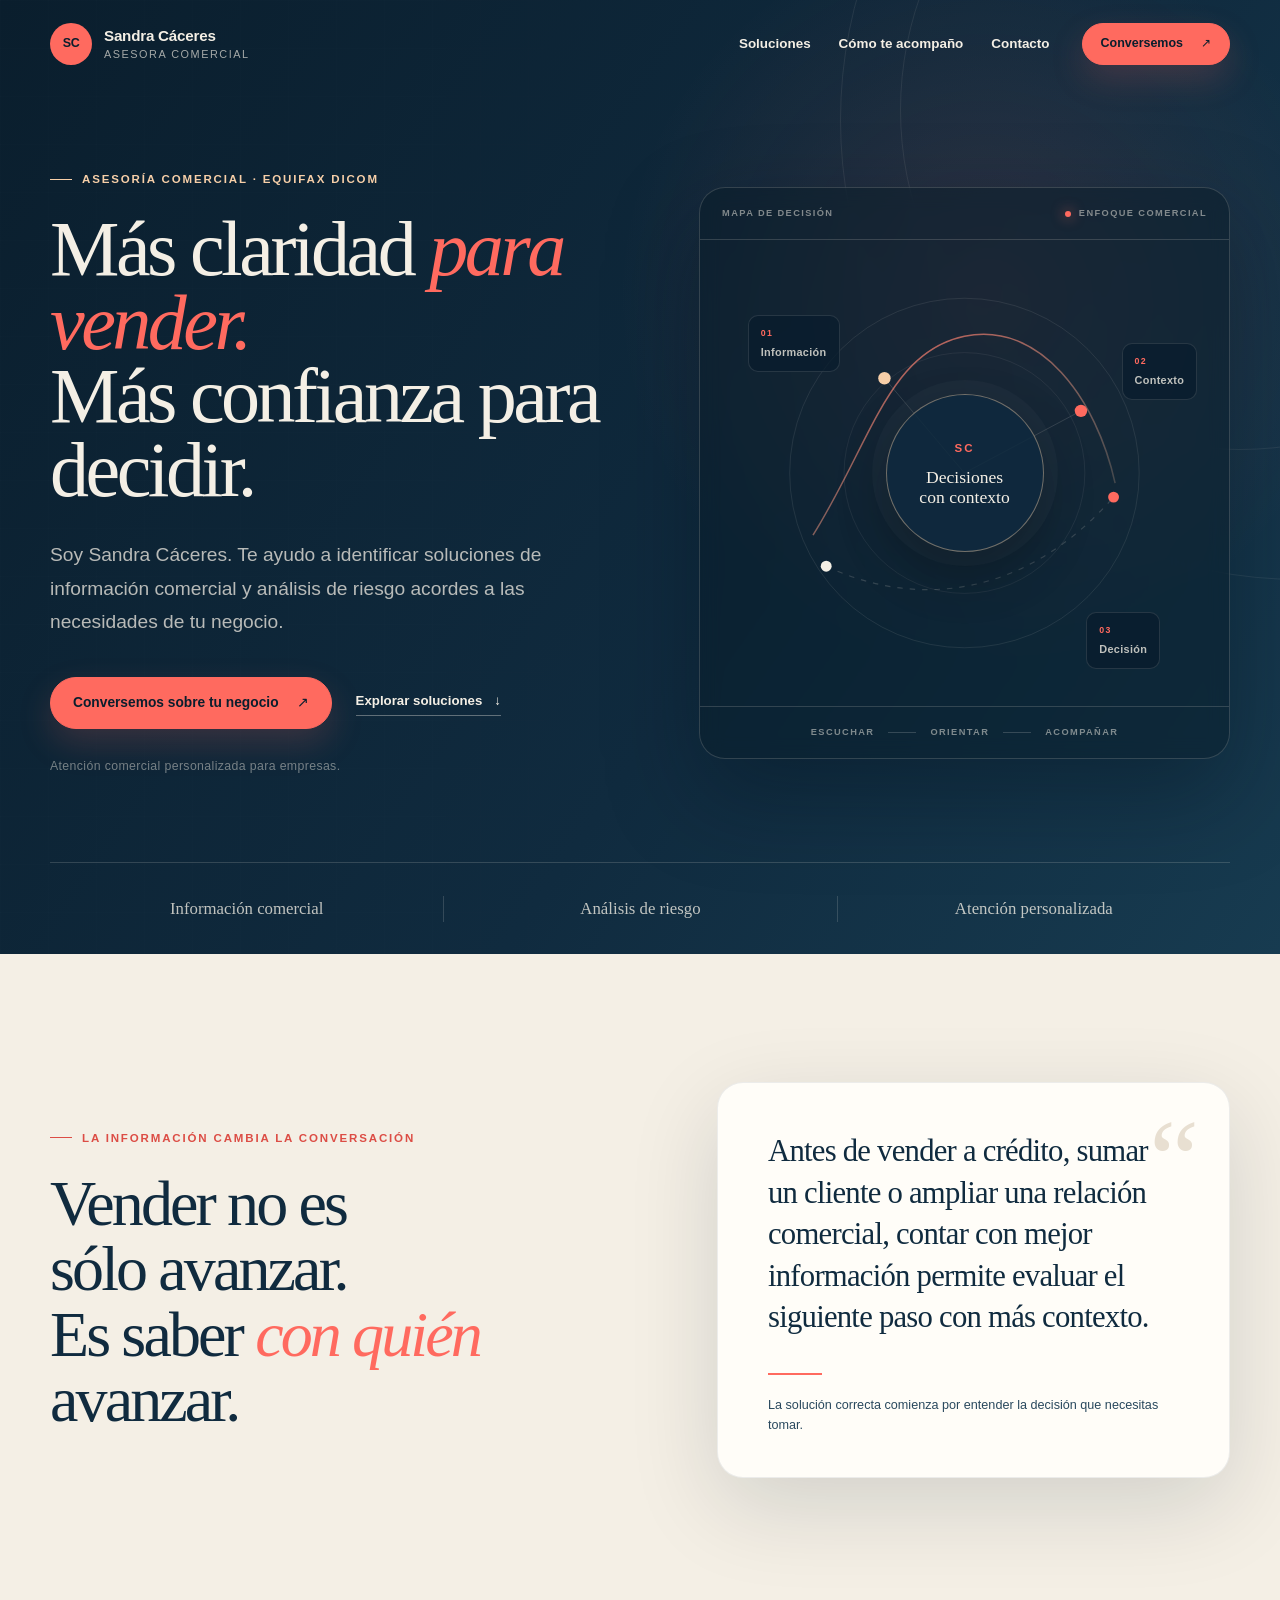
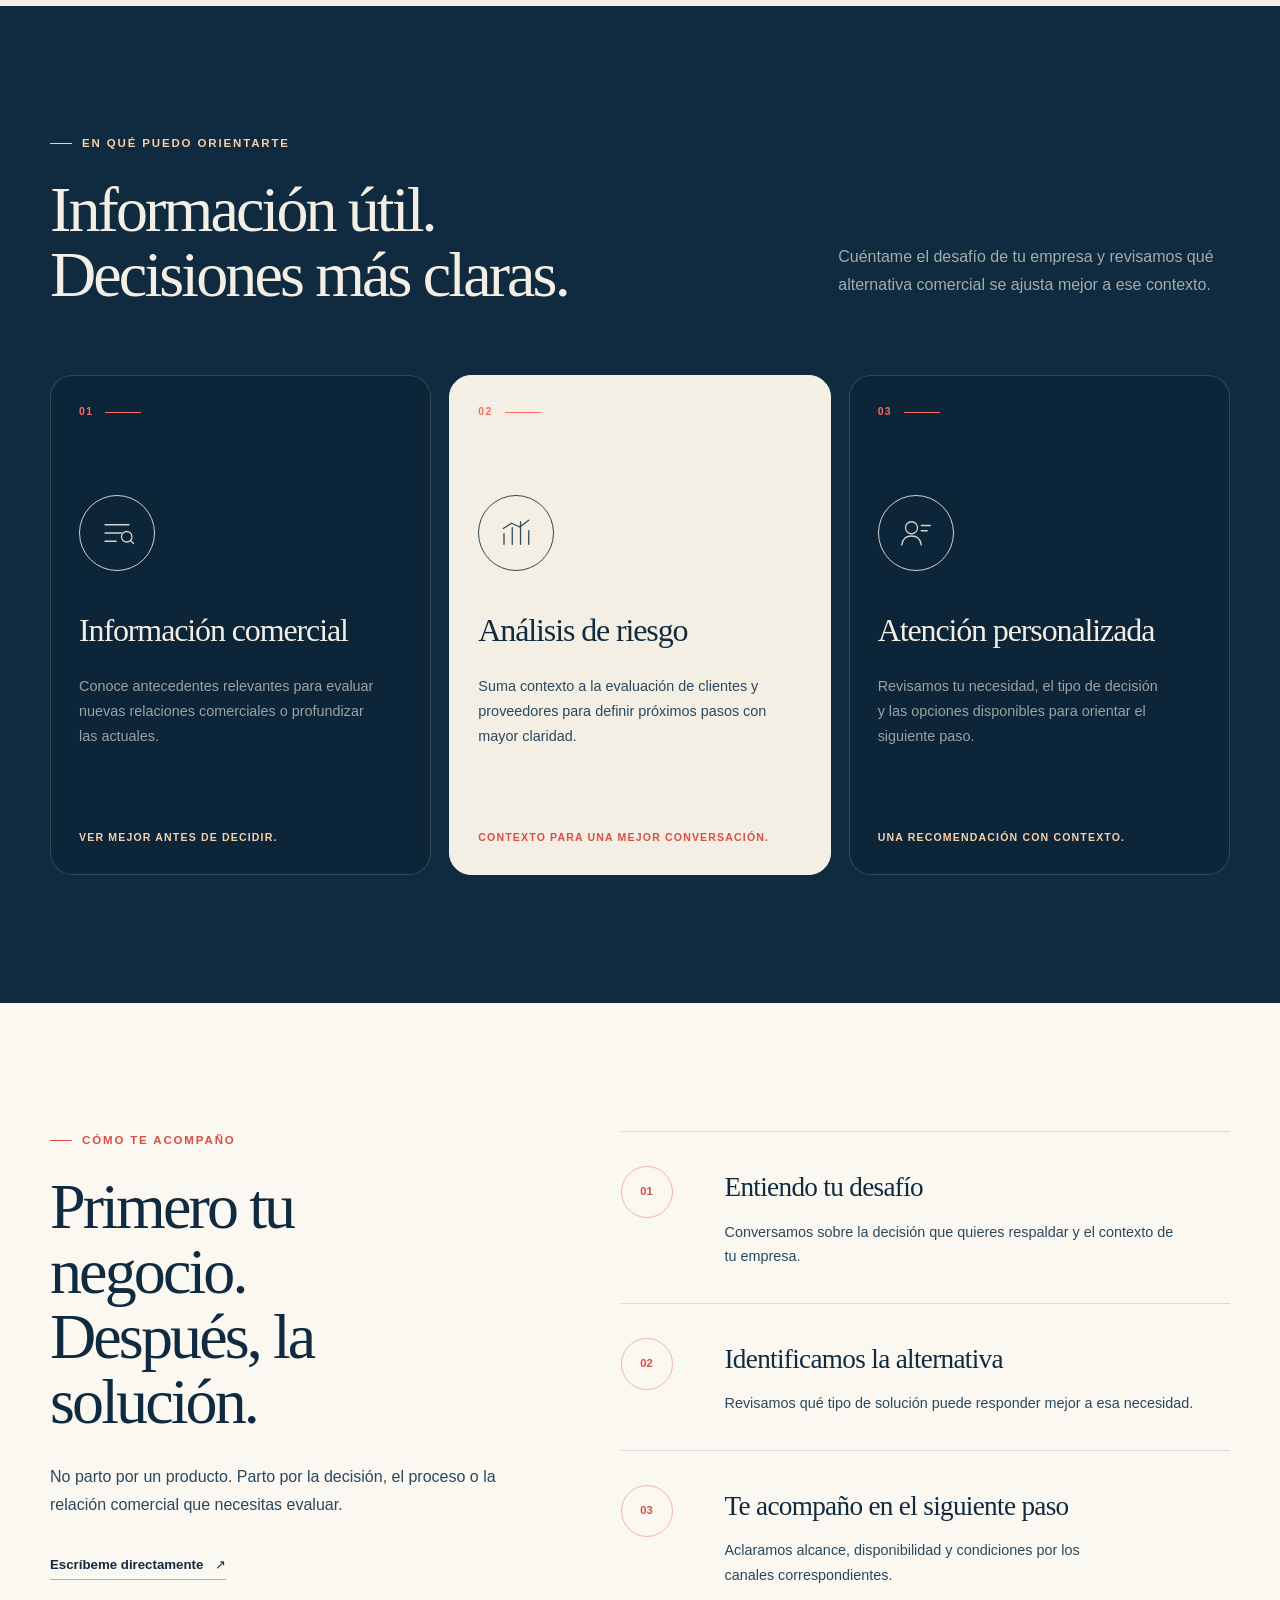
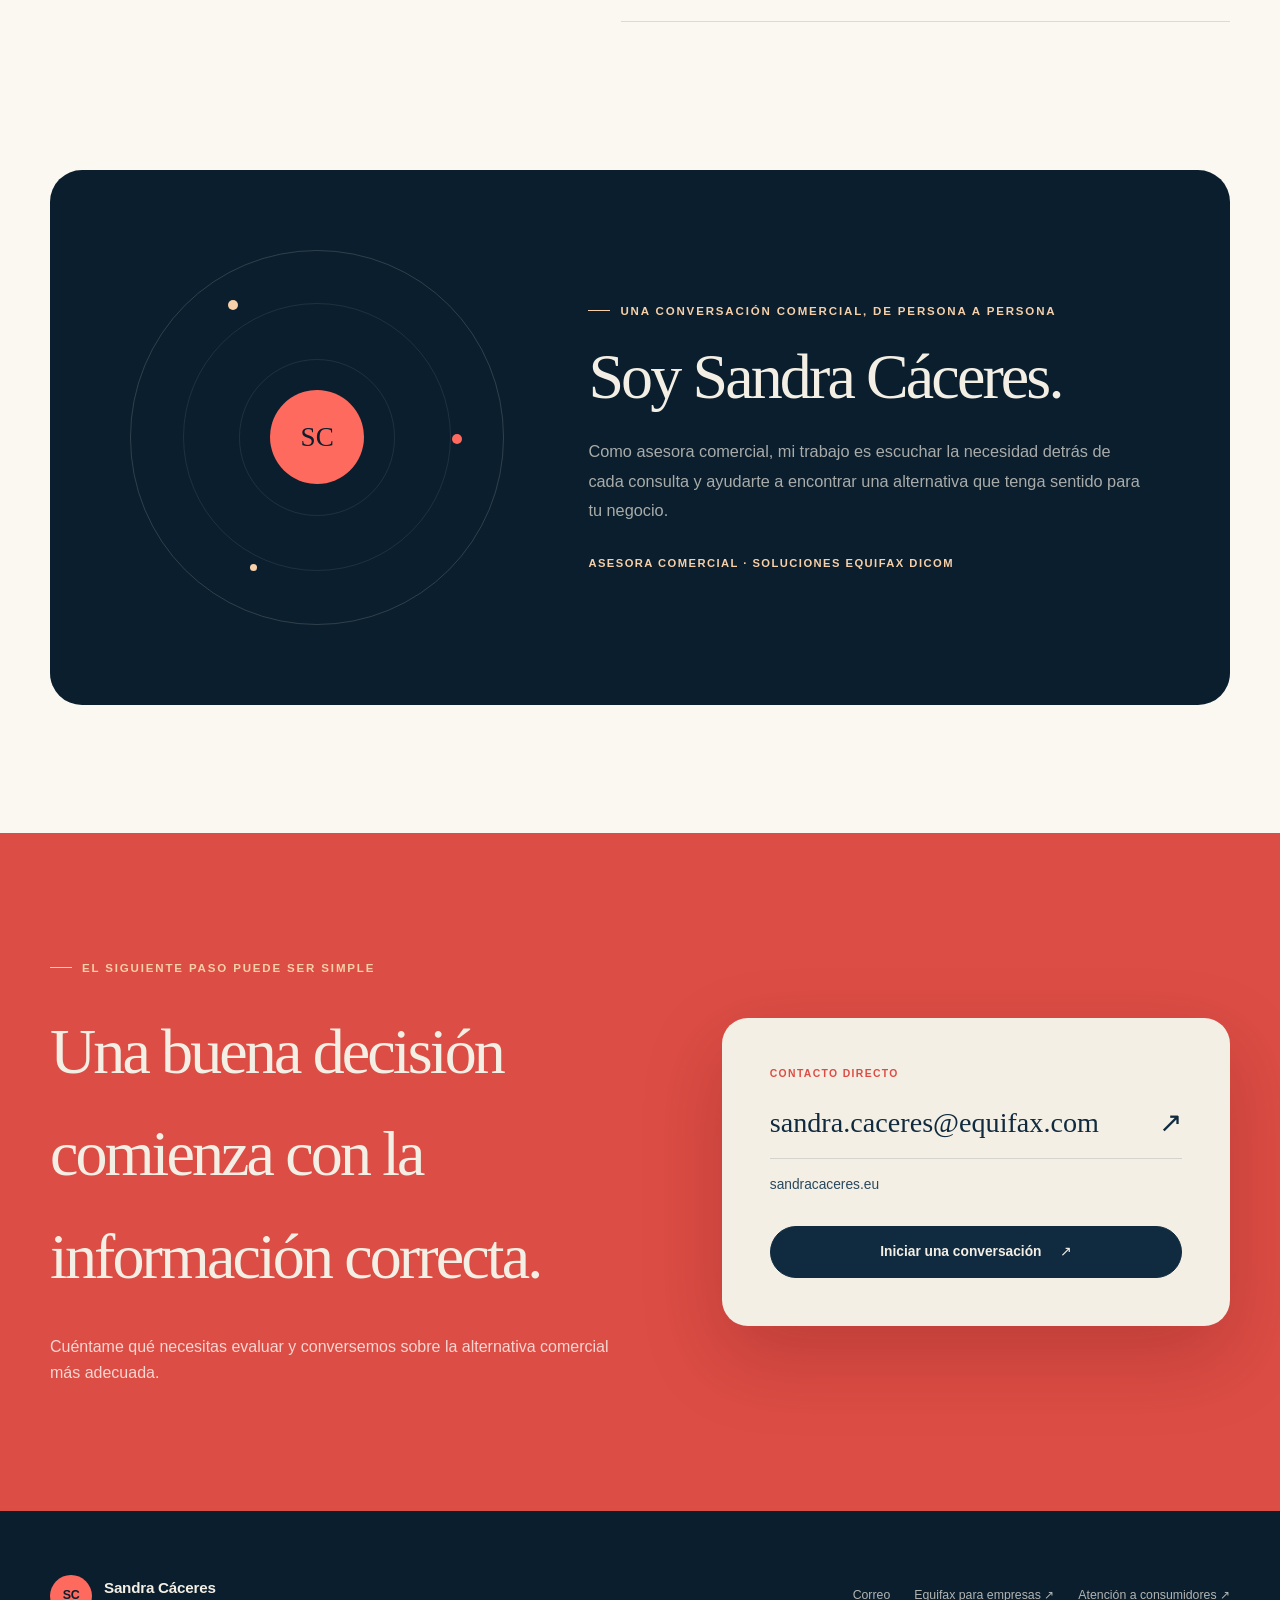
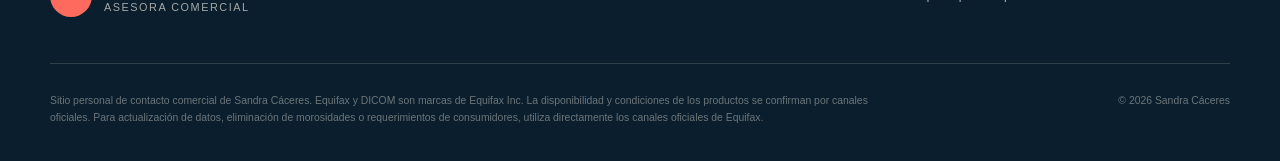
==== index.html @ 0a3533c5 "Create Sandra Caceres landing page and print card" ====
<!doctype html>
<html lang="es">
<head>
  <meta charset="utf-8">
  <meta name="viewport" content="width=device-width, initial-scale=1">
  <meta name="description" content="Sandra Cáceres, asesora comercial. Orientación en soluciones de información comercial y análisis de riesgo Equifax DICOM para tomar decisiones con mayor respaldo.">
  <meta name="theme-color" content="#102b3f">
  <meta name="robots" content="index, follow">
  <link rel="canonical" href="https://sandracaceres.eu/">
  <link rel="icon" href="assets/favicon.svg" type="image/svg+xml">
  <meta property="og:type" content="website">
  <meta property="og:locale" content="es_CL">
  <meta property="og:title" content="Sandra Cáceres | Claridad para vender, confianza para decidir">
  <meta property="og:description" content="Asesoría comercial en soluciones de información comercial y análisis de riesgo para empresas.">
  <meta property="og:url" content="https://sandracaceres.eu/">
  <meta property="og:image" content="https://sandracaceres.eu/assets/og-sandra-caceres.png">
  <meta name="twitter:card" content="summary_large_image">
  <title>Sandra Cáceres | Asesora Comercial</title>
  <link rel="stylesheet" href="styles.css">
  <script src="site.js" defer></script>
  <script type="application/ld+json">
  {
    "@context": "https://schema.org",
    "@type": "Person",
    "name": "Sandra Cáceres",
    "jobTitle": "Asesora Comercial",
    "url": "https://sandracaceres.eu/",
    "email": "mailto:sandra.caceres@equifax.com",
    "knowsAbout": ["Información comercial", "Análisis de riesgo", "Atención comercial"]
  }
  </script>
</head>
<body>
  <a class="skip-link" href="#contenido">Saltar al contenido</a>

  <header class="site-header" data-header>
    <div class="container nav-shell">
      <a class="brand" href="#inicio" aria-label="Sandra Cáceres, inicio">
        <span class="brand-mark" aria-hidden="true">SC</span>
        <span class="brand-copy">
          <strong>Sandra Cáceres</strong>
          <small>Asesora Comercial</small>
        </span>
      </a>

      <nav class="nav-links" id="navigation" aria-label="Navegación principal">
        <a href="#soluciones">Soluciones</a>
        <a href="#acompanamiento">Cómo te acompaño</a>
        <a href="#contacto">Contacto</a>
      </nav>

      <a class="button button-small nav-cta" href="mailto:sandra.caceres@equifax.com?subject=Quiero%20conocer%20una%20soluci%C3%B3n%20para%20mi%20empresa">Conversemos <span aria-hidden="true">↗</span></a>
      <button class="menu-button" type="button" aria-expanded="false" aria-controls="navigation">Menú</button>
    </div>
  </header>

  <main id="contenido">
    <section class="hero" id="inicio">
      <div class="hero-orbit hero-orbit-one" aria-hidden="true"></div>
      <div class="hero-orbit hero-orbit-two" aria-hidden="true"></div>
      <div class="container hero-grid">
        <div class="hero-copy reveal">
          <p class="eyebrow"><span></span> Asesoría comercial · Equifax DICOM</p>
          <h1>Más claridad <em>para vender.</em><br>Más confianza para decidir.</h1>
          <p class="hero-lead">Soy Sandra Cáceres. Te ayudo a identificar soluciones de información comercial y análisis de riesgo acordes a las necesidades de tu negocio.</p>
          <div class="hero-actions">
            <a class="button" href="mailto:sandra.caceres@equifax.com?subject=Quiero%20conversar%20sobre%20mi%20negocio&body=Hola%20Sandra%2C%0A%0AMi%20nombre%20es%3A%20%0AEmpresa%3A%20%0ALa%20decisi%C3%B3n%20que%20necesito%20respaldar%20es%3A%20">Conversemos sobre tu negocio <span aria-hidden="true">↗</span></a>
            <a class="text-link" href="#soluciones">Explorar soluciones <span aria-hidden="true">↓</span></a>
          </div>
          <p class="hero-note">Atención comercial personalizada para empresas.</p>
        </div>

        <div class="decision-visual reveal" aria-label="De la información a una decisión comercial con mayor respaldo">
          <div class="visual-topline">
            <span>MAPA DE DECISIÓN</span>
            <span class="live-dot">ENFOQUE COMERCIAL</span>
          </div>
          <div class="decision-stage">
            <svg class="decision-lines" viewBox="0 0 600 600" role="img" aria-label="Conexiones entre información, contexto y decisión">
              <defs>
                <linearGradient id="lineGradient" x1="0" y1="0" x2="1" y2="1">
                  <stop offset="0" stop-color="#ff6a5f" stop-opacity=".85"/>
                  <stop offset="1" stop-color="#f7cfa8" stop-opacity=".12"/>
                </linearGradient>
              </defs>
              <circle cx="300" cy="300" r="225" fill="none" stroke="rgba(244,239,229,.12)"/>
              <circle cx="300" cy="300" r="155" fill="none" stroke="rgba(244,239,229,.09)"/>
              <path d="M105 380 C180 260 202 144 300 124 C398 104 470 205 494 313" fill="none" stroke="url(#lineGradient)" stroke-width="2"/>
              <path d="M122 420 C236 474 377 462 492 331" fill="none" stroke="rgba(244,239,229,.16)" stroke-width="1.5" stroke-dasharray="7 9"/>
              <path d="M197 178 L300 300 L450 220" fill="none" stroke="rgba(244,239,229,.18)"/>
              <circle cx="197" cy="178" r="8" fill="#f7cfa8"/>
              <circle cx="450" cy="220" r="8" fill="#ff6a5f"/>
              <circle cx="122" cy="420" r="7" fill="#f4efe5"/>
              <circle cx="492" cy="331" r="7" fill="#ff6a5f"/>
            </svg>
            <div class="decision-center">
              <span class="decision-monogram">SC</span>
              <strong>Decisiones<br>con contexto</strong>
            </div>
            <span class="signal signal-one"><b>01</b> Información</span>
            <span class="signal signal-two"><b>02</b> Contexto</span>
            <span class="signal signal-three"><b>03</b> Decisión</span>
          </div>
          <div class="visual-footer">
            <span>Escuchar</span><i></i><span>Orientar</span><i></i><span>Acompañar</span>
          </div>
        </div>
      </div>

      <div class="container expertise-strip" aria-label="Áreas de orientación comercial">
        <span>Información comercial</span>
        <span>Análisis de riesgo</span>
        <span>Atención personalizada</span>
      </div>
    </section>

    <section class="section insight-section">
      <div class="container insight-grid">
        <div class="section-title reveal">
          <p class="eyebrow dark"><span></span> La información cambia la conversación</p>
          <h2>Vender no es sólo avanzar.<br>Es saber <em>con quién</em> avanzar.</h2>
        </div>
        <div class="insight-card reveal">
          <span class="quote-mark" aria-hidden="true">“</span>
          <p>Antes de vender a crédito, sumar un cliente o ampliar una relación comercial, contar con mejor información permite evaluar el siguiente paso con más contexto.</p>
          <div class="insight-rule"></div>
          <small>La solución correcta comienza por entender la decisión que necesitas tomar.</small>
        </div>
      </div>
    </section>

    <section class="section solutions-section" id="soluciones">
      <div class="container">
        <div class="section-head reveal">
          <div>
            <p class="eyebrow"><span></span> En qué puedo orientarte</p>
            <h2>Información útil.<br>Decisiones más claras.</h2>
          </div>
          <p>Cuéntame el desafío de tu empresa y revisamos qué alternativa comercial se ajusta mejor a ese contexto.</p>
        </div>

        <div class="solution-grid">
          <article class="solution-card reveal">
            <div class="card-index">01 <span></span></div>
            <div class="solution-icon" aria-hidden="true">
              <svg viewBox="0 0 48 48"><path d="M8 13h32M8 24h22M8 35h15"/><circle cx="37" cy="29" r="7"/><path d="m42 34 4 4"/></svg>
            </div>
            <h3>Información comercial</h3>
            <p>Conoce antecedentes relevantes para evaluar nuevas relaciones comerciales o profundizar las actuales.</p>
            <span class="card-caption">Ver mejor antes de decidir.</span>
          </article>

          <article class="solution-card featured reveal">
            <div class="card-index">02 <span></span></div>
            <div class="solution-icon" aria-hidden="true">
              <svg viewBox="0 0 48 48"><path d="M8 39V25M19 39V17M30 39V9M41 39V21"/><path d="m7 18 11-7 11 5 12-9"/></svg>
            </div>
            <h3>Análisis de riesgo</h3>
            <p>Suma contexto a la evaluación de clientes y proveedores para definir próximos pasos con mayor claridad.</p>
            <span class="card-caption">Contexto para una mejor conversación.</span>
          </article>

          <article class="solution-card reveal">
            <div class="card-index">03 <span></span></div>
            <div class="solution-icon" aria-hidden="true">
              <svg viewBox="0 0 48 48"><circle cx="18" cy="17" r="8"/><path d="M5 40c1-8 6-12 13-12s12 4 13 12"/><path d="M31 14h12M31 21h8"/></svg>
            </div>
            <h3>Atención personalizada</h3>
            <p>Revisamos tu necesidad, el tipo de decisión y las opciones disponibles para orientar el siguiente paso.</p>
            <span class="card-caption">Una recomendación con contexto.</span>
          </article>
        </div>
      </div>
    </section>

    <section class="section process-section" id="acompanamiento">
      <div class="container process-grid">
        <div class="process-copy reveal">
          <p class="eyebrow dark"><span></span> Cómo te acompaño</p>
          <h2>Primero tu negocio.<br>Después, la solución.</h2>
          <p>No parto por un producto. Parto por la decisión, el proceso o la relación comercial que necesitas evaluar.</p>
          <a class="text-link dark-link" href="mailto:sandra.caceres@equifax.com?subject=Quiero%20orientaci%C3%B3n%20comercial">Escríbeme directamente <span aria-hidden="true">↗</span></a>
        </div>

        <ol class="process-list">
          <li class="reveal">
            <span>01</span>
            <div>
              <h3>Entiendo tu desafío</h3>
              <p>Conversamos sobre la decisión que quieres respaldar y el contexto de tu empresa.</p>
            </div>
          </li>
          <li class="reveal">
            <span>02</span>
            <div>
              <h3>Identificamos la alternativa</h3>
              <p>Revisamos qué tipo de solución puede responder mejor a esa necesidad.</p>
            </div>
          </li>
          <li class="reveal">
            <span>03</span>
            <div>
              <h3>Te acompaño en el siguiente paso</h3>
              <p>Aclaramos alcance, disponibilidad y condiciones por los canales correspondientes.</p>
            </div>
          </li>
        </ol>
      </div>
    </section>

    <section class="section profile-section">
      <div class="container profile-card reveal">
        <div class="profile-mark" aria-hidden="true">
          <span>SC</span>
          <i></i><i></i><i></i>
        </div>
        <div class="profile-copy">
          <p class="eyebrow"><span></span> Una conversación comercial, de persona a persona</p>
          <h2>Soy Sandra Cáceres.</h2>
          <p>Como asesora comercial, mi trabajo es escuchar la necesidad detrás de cada consulta y ayudarte a encontrar una alternativa que tenga sentido para tu negocio.</p>
          <p class="profile-role">Asesora Comercial · Soluciones Equifax DICOM</p>
        </div>
      </div>
    </section>

    <section class="contact-section" id="contacto">
      <div class="container contact-grid">
        <div class="contact-copy reveal">
          <p class="eyebrow"><span></span> El siguiente paso puede ser simple</p>
          <h2>Una buena decisión comienza con la información correcta.</h2>
          <p>Cuéntame qué necesitas evaluar y conversemos sobre la alternativa comercial más adecuada.</p>
        </div>
        <div class="contact-panel reveal">
          <span class="contact-label">Contacto directo</span>
          <a class="email-link" href="mailto:sandra.caceres@equifax.com?subject=Consulta%20desde%20sandracaceres.eu">sandra.caceres@equifax.com <span aria-hidden="true">↗</span></a>
          <a class="domain-link" href="https://sandracaceres.eu/">sandracaceres.eu</a>
          <a class="button light-button" href="mailto:sandra.caceres@equifax.com?subject=Quiero%20conversar%20sobre%20mi%20negocio&body=Hola%20Sandra%2C%0A%0AMi%20nombre%20es%3A%20%0AEmpresa%3A%20%0ALa%20decisi%C3%B3n%20que%20necesito%20respaldar%20es%3A%20">Iniciar una conversación <span aria-hidden="true">↗</span></a>
        </div>
      </div>
    </section>
  </main>

  <footer class="site-footer">
    <div class="container footer-top">
      <a class="brand footer-brand" href="#inicio" aria-label="Volver al inicio">
        <span class="brand-mark" aria-hidden="true">SC</span>
        <span class="brand-copy"><strong>Sandra Cáceres</strong><small>Asesora Comercial</small></span>
      </a>
      <div class="footer-links">
        <a href="mailto:sandra.caceres@equifax.com">Correo</a>
        <a href="https://soluciones.equifax.cl/" target="_blank" rel="noopener noreferrer">Equifax para empresas <span aria-hidden="true">↗</span></a>
        <a href="https://sec.equifax.cl/" target="_blank" rel="noopener noreferrer">Atención a consumidores <span aria-hidden="true">↗</span></a>
      </div>
    </div>
    <div class="container footer-bottom">
      <p>Sitio personal de contacto comercial de Sandra Cáceres. Equifax y DICOM son marcas de Equifax Inc. La disponibilidad y condiciones de los productos se confirman por canales oficiales. Para actualización de datos, eliminación de morosidades o requerimientos de consumidores, utiliza directamente los canales oficiales de Equifax.</p>
      <span>© <span data-year></span> Sandra Cáceres</span>
    </div>
  </footer>
</body>
</html>
---- styles.css ----
:root {
  --ink: #102b3f;
  --ink-deep: #0a1e2d;
  --ink-soft: #29485d;
  --paper: #f4efe5;
  --paper-light: #fbf8f2;
  --paper-deep: #e8dfd1;
  --coral: #ff6a5f;
  --coral-deep: #dc4d45;
  --apricot: #f7cfa8;
  --white: #fffdf8;
  --line-dark: rgba(16, 43, 63, 0.14);
  --line-light: rgba(244, 239, 229, 0.16);
  --shadow: 0 28px 90px rgba(10, 30, 45, 0.14);
  --radius: 26px;
  --container: 1180px;
  font-family: Inter, Avenir, "Segoe UI", Helvetica, Arial, sans-serif;
  color: var(--ink);
  background: var(--paper-light);
  font-synthesis: none;
  text-rendering: optimizeLegibility;
}

* { box-sizing: border-box; }

html { scroll-behavior: smooth; }

body {
  margin: 0;
  min-width: 320px;
  color: var(--ink);
  background: var(--paper-light);
  font-size: 16px;
  line-height: 1.6;
  overflow-x: hidden;
}

a { color: inherit; text-decoration: none; }
button, a { -webkit-tap-highlight-color: transparent; }
button { font: inherit; }
svg { display: block; }

.container {
  width: min(var(--container), calc(100% - 48px));
  margin-inline: auto;
}

.skip-link {
  position: fixed;
  z-index: 1000;
  top: 12px;
  left: 12px;
  padding: 10px 14px;
  color: var(--ink-deep);
  background: var(--white);
  border-radius: 8px;
  transform: translateY(-160%);
}

.skip-link:focus { transform: translateY(0); }

.site-header {
  position: fixed;
  z-index: 100;
  top: 0;
  left: 0;
  width: 100%;
  color: var(--paper);
  transition: background .3s ease, box-shadow .3s ease, color .3s ease;
}

.site-header.scrolled {
  color: var(--ink);
  background: rgba(251, 248, 242, .92);
  box-shadow: 0 1px 0 rgba(16, 43, 63, .09);
  backdrop-filter: blur(18px);
}

.nav-shell {
  min-height: 88px;
  display: flex;
  align-items: center;
  gap: 32px;
}

.brand { display: inline-flex; align-items: center; gap: 12px; flex: none; }

.brand-mark {
  width: 42px;
  height: 42px;
  display: grid;
  place-items: center;
  color: var(--ink-deep);
  background: var(--coral);
  border-radius: 50%;
  font-size: .78rem;
  font-weight: 850;
  letter-spacing: -.03em;
}

.brand-copy { display: grid; line-height: 1.15; }
.brand-copy strong { font-size: .95rem; letter-spacing: -.015em; }
.brand-copy small { margin-top: 4px; opacity: .66; font-size: .68rem; text-transform: uppercase; letter-spacing: .14em; }

.nav-links { display: flex; align-items: center; gap: 28px; margin-left: auto; }
.nav-links a { position: relative; font-size: .84rem; font-weight: 650; }
.nav-links a::after { content: ""; position: absolute; left: 0; bottom: -7px; width: 100%; height: 1px; background: currentColor; transform: scaleX(0); transform-origin: left; transition: transform .25s ease; }
.nav-links a:hover::after, .nav-links a:focus-visible::after { transform: scaleX(1); }

.button {
  min-height: 52px;
  display: inline-flex;
  align-items: center;
  justify-content: center;
  gap: 18px;
  padding: 0 22px;
  color: var(--ink-deep);
  background: var(--coral);
  border: 1px solid var(--coral);
  border-radius: 999px;
  font-size: .86rem;
  font-weight: 800;
  box-shadow: 0 14px 34px rgba(255, 106, 95, .18);
  transition: transform .25s ease, background .25s ease, box-shadow .25s ease;
}

.button:hover, .button:focus-visible { transform: translateY(-2px); background: #ff796f; box-shadow: 0 18px 40px rgba(255, 106, 95, .27); }
.button-small { min-height: 42px; padding-inline: 18px; font-size: .78rem; }
.site-header.scrolled .nav-cta { color: var(--white); }
.menu-button { display: none; margin-left: auto; color: inherit; background: none; border: 0; font-size: .82rem; font-weight: 800; text-transform: uppercase; letter-spacing: .08em; }

.hero {
  position: relative;
  min-height: 900px;
  padding: 170px 0 0;
  color: var(--paper);
  background:
    radial-gradient(circle at 77% 31%, rgba(255, 106, 95, .13), transparent 23rem),
    linear-gradient(125deg, var(--ink-deep), var(--ink) 60%, #173b50);
  overflow: hidden;
}

.hero::before {
  content: "";
  position: absolute;
  inset: 0;
  opacity: .18;
  background-image: linear-gradient(rgba(255,255,255,.045) 1px, transparent 1px), linear-gradient(90deg, rgba(255,255,255,.045) 1px, transparent 1px);
  background-size: 48px 48px;
  mask-image: linear-gradient(to right, black, transparent 85%);
}

.hero-orbit { position: absolute; border: 1px solid rgba(244, 239, 229, .08); border-radius: 50%; pointer-events: none; }
.hero-orbit-one { width: 680px; height: 680px; right: -300px; top: -230px; }
.hero-orbit-two { width: 920px; height: 920px; right: -480px; top: -340px; }

.hero-grid { position: relative; z-index: 2; display: grid; grid-template-columns: 1.04fr .96fr; align-items: center; gap: 74px; }
.hero-grid > * { min-width: 0; }

.eyebrow {
  margin: 0 0 24px;
  display: flex;
  align-items: center;
  gap: 10px;
  color: var(--apricot);
  font-size: .72rem;
  font-weight: 800;
  letter-spacing: .16em;
  text-transform: uppercase;
}

.eyebrow > span { width: 22px; height: 1px; background: currentColor; }
.eyebrow.dark { color: var(--coral-deep); }

h1, h2, h3, p { text-wrap: pretty; }

h1, h2 {
  margin: 0;
  font-family: Georgia, "Times New Roman", serif;
  font-weight: 400;
  letter-spacing: -.045em;
}

h1 { max-width: 760px; font-size: clamp(3.65rem, 6.1vw, 6.6rem); line-height: .94; }
h1 em, h2 em { color: var(--coral); font-weight: 400; }

.hero-lead { max-width: 610px; margin: 32px 0 0; color: rgba(244, 239, 229, .74); font-size: clamp(1.02rem, 1.5vw, 1.2rem); line-height: 1.75; }
.hero-actions { display: flex; align-items: center; flex-wrap: wrap; gap: 24px; margin-top: 38px; }
.text-link { display: inline-flex; align-items: center; gap: 12px; color: var(--paper); font-size: .83rem; font-weight: 800; border-bottom: 1px solid rgba(244, 239, 229, .36); padding-bottom: 4px; }
.hero-note { margin: 28px 0 0; color: rgba(244, 239, 229, .45); font-size: .77rem; letter-spacing: .03em; }

.decision-visual {
  position: relative;
  min-height: 570px;
  border: 1px solid var(--line-light);
  border-radius: var(--radius);
  background: rgba(7, 26, 38, .48);
  box-shadow: 0 36px 90px rgba(2, 16, 25, .34);
  backdrop-filter: blur(10px);
  overflow: hidden;
}

.visual-topline, .visual-footer { position: relative; z-index: 2; display: flex; align-items: center; justify-content: space-between; padding: 18px 22px; color: rgba(244, 239, 229, .5); font-size: .58rem; font-weight: 800; letter-spacing: .15em; text-transform: uppercase; }
.visual-topline { border-bottom: 1px solid var(--line-light); }
.live-dot { display: flex; align-items: center; gap: 8px; }
.live-dot::before { content: ""; width: 6px; height: 6px; border-radius: 50%; background: var(--coral); box-shadow: 0 0 14px var(--coral); }
.decision-stage { position: relative; min-height: 466px; }
.decision-lines { position: absolute; inset: 0; width: 100%; height: 100%; }
.decision-center { position: absolute; inset: 50% auto auto 50%; width: 158px; height: 158px; display: grid; place-content: center; gap: 10px; text-align: center; border: 1px solid rgba(247, 207, 168, .42); border-radius: 50%; background: rgba(16, 43, 63, .86); box-shadow: 0 0 0 14px rgba(244, 239, 229, .025), 0 22px 50px rgba(0,0,0,.3); transform: translate(-50%, -50%); }
.decision-monogram { color: var(--coral); font-size: .72rem; font-weight: 900; letter-spacing: .18em; }
.decision-center strong { font-family: Georgia, "Times New Roman", serif; font-size: 1.1rem; font-weight: 400; line-height: 1.15; }
.signal { position: absolute; display: grid; gap: 4px; padding: 10px 12px; color: rgba(244, 239, 229, .78); background: rgba(10, 30, 45, .76); border: 1px solid rgba(244, 239, 229, .12); border-radius: 10px; font-size: .68rem; font-weight: 750; letter-spacing: .03em; }
.signal b { color: var(--coral); font-size: .55rem; letter-spacing: .15em; }
.signal-one { top: 16%; left: 9%; }
.signal-two { top: 22%; right: 6%; }
.signal-three { bottom: 8%; right: 13%; }
.visual-footer { justify-content: center; gap: 14px; border-top: 1px solid var(--line-light); }
.visual-footer i { width: 28px; height: 1px; background: rgba(244, 239, 229, .18); }

.expertise-strip { position: relative; z-index: 2; margin-top: 86px; min-height: 92px; display: grid; grid-template-columns: repeat(3, 1fr); align-items: center; border-top: 1px solid var(--line-light); }
.expertise-strip span { padding: 0 36px; color: rgba(244, 239, 229, .78); font-family: Georgia, "Times New Roman", serif; font-size: 1.05rem; text-align: center; }
.expertise-strip span + span { border-left: 1px solid var(--line-light); }

.section { padding: 128px 0; }
.section h2 { font-size: clamp(2.8rem, 5vw, 5rem); line-height: 1.02; }

.insight-section { background: var(--paper); }
.insight-grid { display: grid; grid-template-columns: 1.05fr .95fr; gap: 100px; align-items: center; }
.section-title h2 { max-width: 740px; }
.insight-card { position: relative; padding: 48px 50px 42px; background: var(--white); border: 1px solid rgba(16, 43, 63, .08); border-radius: var(--radius); box-shadow: var(--shadow); }
.quote-mark { position: absolute; top: 20px; right: 30px; color: var(--paper-deep); font-family: Georgia, serif; font-size: 7rem; line-height: 1; }
.insight-card p { position: relative; margin: 0; font-family: Georgia, "Times New Roman", serif; font-size: clamp(1.45rem, 2.4vw, 2rem); line-height: 1.35; letter-spacing: -.025em; }
.insight-rule { width: 54px; height: 2px; margin: 34px 0 20px; background: var(--coral); }
.insight-card small { display: block; color: var(--ink-soft); font-size: .79rem; line-height: 1.6; }

.solutions-section { color: var(--paper); background: var(--ink); }
.section-head { display: grid; grid-template-columns: 1.1fr .6fr; gap: 70px; align-items: end; }
.section-head > p { max-width: 450px; margin: 0 0 8px; color: rgba(244, 239, 229, .65); line-height: 1.75; }
.solution-grid { display: grid; grid-template-columns: repeat(3, 1fr); gap: 18px; margin-top: 68px; }
.solution-card { min-height: 500px; padding: 28px; display: flex; flex-direction: column; border: 1px solid var(--line-light); border-radius: 22px; background: rgba(10, 30, 45, .36); transition: transform .3s ease, background .3s ease, border-color .3s ease; }
.solution-card:hover { transform: translateY(-8px); border-color: rgba(247, 207, 168, .35); background: rgba(10, 30, 45, .58); }
.solution-card.featured { background: var(--paper); color: var(--ink); border-color: var(--paper); }
.card-index { display: flex; align-items: center; gap: 12px; color: var(--coral); font-size: .65rem; font-weight: 850; letter-spacing: .13em; }
.card-index span { width: 36px; height: 1px; background: currentColor; }
.solution-icon { width: 76px; height: 76px; margin: 74px 0 34px; display: grid; place-items: center; border: 1px solid currentColor; border-radius: 50%; opacity: .86; }
.solution-icon svg { width: 36px; height: 36px; fill: none; stroke: currentColor; stroke-width: 1.7; stroke-linecap: round; stroke-linejoin: round; }
.solution-card h3 { margin: 0; font-family: Georgia, "Times New Roman", serif; font-size: 2rem; font-weight: 400; letter-spacing: -.035em; }
.solution-card p { margin: 18px 0 0; color: rgba(244, 239, 229, .62); font-size: .9rem; line-height: 1.75; }
.solution-card.featured p { color: var(--ink-soft); }
.card-caption { margin-top: auto; padding-top: 34px; color: var(--apricot); font-size: .66rem; font-weight: 800; letter-spacing: .11em; text-transform: uppercase; }
.featured .card-caption { color: var(--coral-deep); }

.process-section { background: var(--paper-light); }
.process-grid { display: grid; grid-template-columns: .85fr 1.15fr; gap: 120px; align-items: start; }
.process-copy { position: sticky; top: 140px; }
.process-copy > p:not(.eyebrow) { max-width: 480px; margin: 28px 0 32px; color: var(--ink-soft); font-size: 1rem; line-height: 1.75; }
.dark-link { color: var(--ink); border-bottom-color: rgba(16, 43, 63, .34); }
.process-list { margin: 0; padding: 0; list-style: none; }
.process-list li { display: grid; grid-template-columns: 76px 1fr; gap: 28px; padding: 34px 0; border-top: 1px solid var(--line-dark); }
.process-list li:last-child { border-bottom: 1px solid var(--line-dark); }
.process-list > li > span { width: 52px; height: 52px; display: grid; place-items: center; color: var(--coral-deep); border: 1px solid rgba(220, 77, 69, .38); border-radius: 50%; font-size: .7rem; font-weight: 850; }
.process-list h3 { margin: 0; font-family: Georgia, "Times New Roman", serif; font-size: 1.7rem; font-weight: 400; letter-spacing: -.025em; }
.process-list p { max-width: 520px; margin: 10px 0 0; color: var(--ink-soft); font-size: .9rem; line-height: 1.7; }

.profile-section { padding-top: 20px; background: var(--paper-light); }
.profile-card { min-height: 470px; display: grid; grid-template-columns: .8fr 1.2fr; gap: 84px; align-items: center; padding: 80px; color: var(--paper); background: var(--ink-deep); border-radius: 32px; overflow: hidden; }
.profile-mark { position: relative; aspect-ratio: 1; display: grid; place-items: center; border: 1px solid rgba(244, 239, 229, .16); border-radius: 50%; }
.profile-mark::before, .profile-mark::after { content: ""; position: absolute; border: 1px solid rgba(244, 239, 229, .09); border-radius: 50%; }
.profile-mark::before { inset: 14%; }
.profile-mark::after { inset: 29%; }
.profile-mark span { position: relative; z-index: 2; width: 94px; height: 94px; display: grid; place-items: center; color: var(--ink-deep); background: var(--coral); border-radius: 50%; font-family: Georgia, serif; font-size: 1.7rem; }
.profile-mark i { position: absolute; width: 10px; height: 10px; background: var(--apricot); border-radius: 50%; }
.profile-mark i:nth-of-type(1) { top: 13%; left: 26%; }
.profile-mark i:nth-of-type(2) { right: 11%; top: 49%; background: var(--coral); }
.profile-mark i:nth-of-type(3) { bottom: 14%; left: 32%; width: 7px; height: 7px; }
.profile-copy h2 { font-size: clamp(3rem, 5vw, 5.2rem); }
.profile-copy > p:not(.eyebrow):not(.profile-role) { max-width: 650px; margin: 28px 0 0; color: rgba(244, 239, 229, .68); font-size: 1.02rem; line-height: 1.8; }
.profile-role { margin: 30px 0 0; color: var(--apricot); font-size: .7rem; font-weight: 800; letter-spacing: .13em; text-transform: uppercase; }

.contact-section { padding: 126px 0; color: var(--paper); background: var(--coral-deep); }
.contact-grid { display: grid; grid-template-columns: 1.05fr .95fr; gap: 110px; align-items: center; }
.contact-copy .eyebrow { color: var(--apricot); }
.contact-copy h2 { max-width: 700px; font-size: clamp(3rem, 5vw, 5.2rem); }
.contact-copy > p:not(.eyebrow) { max-width: 590px; margin: 26px 0 0; color: rgba(255, 253, 248, .78); }
.contact-panel { padding: 48px; color: var(--ink); background: var(--paper); border-radius: var(--radius); box-shadow: 0 30px 80px rgba(86, 14, 13, .23); }
.contact-label { display: block; margin-bottom: 22px; color: var(--coral-deep); font-size: .65rem; font-weight: 850; letter-spacing: .13em; text-transform: uppercase; }
.email-link { display: flex; align-items: flex-start; justify-content: space-between; gap: 20px; padding-bottom: 18px; font-family: Georgia, "Times New Roman", serif; font-size: clamp(1.3rem, 2.2vw, 2rem); line-height: 1.25; border-bottom: 1px solid var(--line-dark); overflow-wrap: anywhere; }
.domain-link { display: block; margin: 15px 0 30px; color: var(--ink-soft); font-size: .86rem; }
.light-button { width: 100%; color: var(--paper); background: var(--ink); border-color: var(--ink); box-shadow: none; }
.light-button:hover, .light-button:focus-visible { background: var(--ink-deep); box-shadow: 0 18px 38px rgba(16,43,63,.18); }

.site-footer { padding: 64px 0 34px; color: var(--paper); background: var(--ink-deep); }
.footer-top { display: flex; align-items: center; justify-content: space-between; gap: 40px; padding-bottom: 46px; border-bottom: 1px solid var(--line-light); }
.footer-links { display: flex; flex-wrap: wrap; justify-content: flex-end; gap: 24px; color: rgba(244, 239, 229, .72); font-size: .77rem; }
.footer-links a:hover { color: var(--white); }
.footer-bottom { display: grid; grid-template-columns: 1fr auto; gap: 46px; padding-top: 28px; color: rgba(244, 239, 229, .42); font-size: .65rem; line-height: 1.65; }
.footer-bottom p { max-width: 850px; margin: 0; }

.reveal { opacity: 0; transform: translateY(22px); transition: opacity .7s ease, transform .7s cubic-bezier(.2,.7,.2,1); }
.reveal.is-visible { opacity: 1; transform: translateY(0); }

:focus-visible { outline: 3px solid var(--apricot); outline-offset: 4px; border-radius: 4px; }

@media (max-width: 1020px) {
  .nav-links { position: fixed; inset: 88px 16px auto; display: grid; gap: 0; margin: 0; padding: 12px; color: var(--ink); background: var(--paper-light); border: 1px solid var(--line-dark); border-radius: 18px; box-shadow: var(--shadow); opacity: 0; visibility: hidden; transform: translateY(-10px); transition: opacity .2s ease, transform .2s ease, visibility .2s ease; }
  .nav-links.open { opacity: 1; visibility: visible; transform: translateY(0); }
  .nav-links a { padding: 14px 12px; border-bottom: 1px solid var(--line-dark); }
  .nav-links a:last-child { border-bottom: 0; }
  .nav-links a::after { display: none; }
  .menu-button { display: block; }
  .nav-cta { display: none; }
  .hero { min-height: auto; padding-top: 140px; }
  .hero-grid { grid-template-columns: 1fr; gap: 64px; }
  .hero-copy { max-width: 760px; }
  .decision-visual { width: min(680px, 100%); justify-self: center; }
  .expertise-strip { margin-top: 66px; }
  .insight-grid, .contact-grid { grid-template-columns: 1fr; gap: 58px; }
  .section-head { grid-template-columns: 1fr; gap: 30px; }
  .solution-grid { grid-template-columns: 1fr; }
  .solution-card { min-height: 420px; }
  .solution-icon { margin-top: 46px; }
  .process-grid { grid-template-columns: 1fr; gap: 64px; }
  .process-copy { position: static; }
  .profile-card { grid-template-columns: .7fr 1.3fr; padding: 58px; gap: 56px; }
}

@media (max-width: 720px) {
  .container { width: min(100% - 30px, var(--container)); }
  .nav-shell { min-height: 74px; }
  .brand-copy small { display: none; }
  .brand-mark { width: 38px; height: 38px; }
  .nav-links { top: 74px; left: 15px; right: 15px; }
  .hero { padding-top: 124px; }
  h1 { max-width: 100%; font-size: clamp(2.8rem, 13vw, 3.6rem); }
  .hero-lead { font-size: 1rem; }
  .hero-actions { align-items: flex-start; flex-direction: column; }
  .decision-visual { min-height: 470px; }
  .decision-stage { min-height: 370px; }
  .decision-center { width: 130px; height: 130px; }
  .signal { font-size: .58rem; }
  .expertise-strip { grid-template-columns: 1fr; padding: 18px 0; }
  .expertise-strip span { padding: 14px; }
  .expertise-strip span + span { border-left: 0; border-top: 1px solid var(--line-light); }
  .section { padding: 92px 0; }
  .section h2 { font-size: clamp(2.7rem, 13vw, 4rem); }
  .insight-card { padding: 38px 28px 32px; }
  .solution-card { min-height: 430px; padding: 24px; }
  .process-list li { grid-template-columns: 56px 1fr; gap: 20px; }
  .process-list > li > span { width: 44px; height: 44px; }
  .profile-section { padding-top: 0; }
  .profile-card { min-height: 0; grid-template-columns: 1fr; padding: 42px 28px; gap: 42px; border-radius: 24px; }
  .profile-mark { width: min(280px, 100%); justify-self: center; }
  .contact-section { padding: 92px 0; }
  .contact-panel { padding: 34px 24px; }
  .footer-top { align-items: flex-start; flex-direction: column; }
  .footer-links { justify-content: flex-start; flex-direction: column; gap: 14px; }
  .footer-bottom { grid-template-columns: 1fr; gap: 22px; }
}

@media (prefers-reduced-motion: reduce) {
  html { scroll-behavior: auto; }
  *, *::before, *::after { animation-duration: .01ms !important; animation-iteration-count: 1 !important; transition-duration: .01ms !important; }
  .reveal { opacity: 1; transform: none; }
}
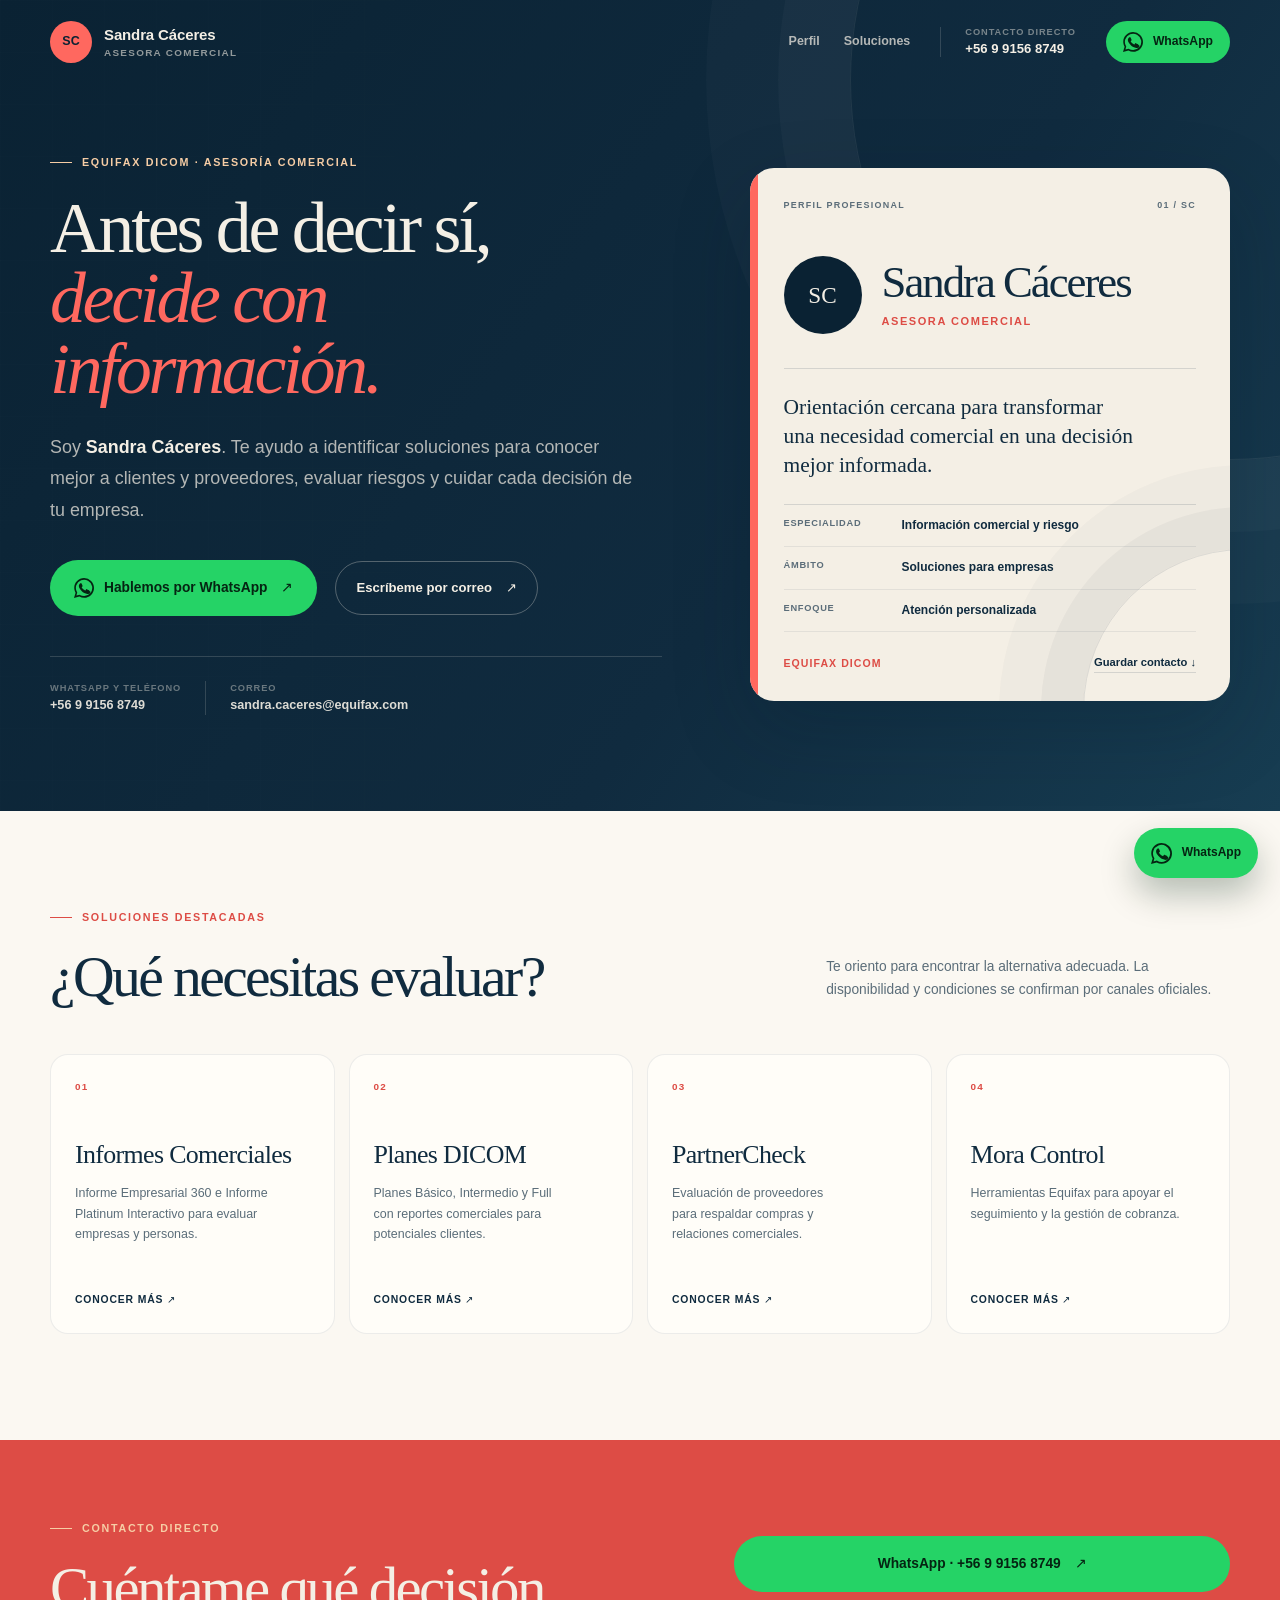
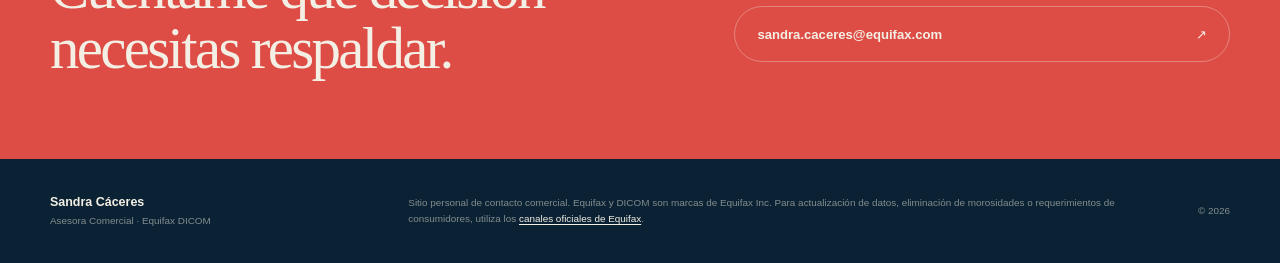
==== commit 8a2d42cf: "Refocus landing on WhatsApp and Equifax products" ====
--- a/index.html
+++ b/index.html
@@ -3,19 +3,19 @@
 <head>
   <meta charset="utf-8">
   <meta name="viewport" content="width=device-width, initial-scale=1">
-  <meta name="description" content="Sandra Cáceres, asesora comercial. Orientación en soluciones de información comercial y análisis de riesgo Equifax DICOM para tomar decisiones con mayor respaldo.">
-  <meta name="theme-color" content="#102b3f">
+  <meta name="description" content="Sandra Cáceres, asesora comercial Equifax DICOM. Información comercial, reportes DICOM, evaluación de proveedores y soluciones de cobranza para empresas.">
+  <meta name="theme-color" content="#0a2233">
   <meta name="robots" content="index, follow">
   <link rel="canonical" href="https://sandracaceres.eu/">
   <link rel="icon" href="assets/favicon.svg" type="image/svg+xml">
   <meta property="og:type" content="website">
   <meta property="og:locale" content="es_CL">
-  <meta property="og:title" content="Sandra Cáceres | Claridad para vender, confianza para decidir">
-  <meta property="og:description" content="Asesoría comercial en soluciones de información comercial y análisis de riesgo para empresas.">
+  <meta property="og:title" content="Sandra Cáceres | Asesora Comercial Equifax DICOM">
+  <meta property="og:description" content="Antes de decir sí, decide con información. Conversemos por WhatsApp sobre la solución adecuada para tu empresa.">
   <meta property="og:url" content="https://sandracaceres.eu/">
   <meta property="og:image" content="https://sandracaceres.eu/assets/og-sandra-caceres.png">
   <meta name="twitter:card" content="summary_large_image">
-  <title>Sandra Cáceres | Asesora Comercial</title>
+  <title>Sandra Cáceres | Asesora Comercial Equifax DICOM</title>
   <link rel="stylesheet" href="styles.css">
   <script src="site.js" defer></script>
   <script type="application/ld+json">
@@ -25,8 +25,9 @@
     "name": "Sandra Cáceres",
     "jobTitle": "Asesora Comercial",
     "url": "https://sandracaceres.eu/",
+    "telephone": "+56991568749",
     "email": "mailto:sandra.caceres@equifax.com",
-    "knowsAbout": ["Información comercial", "Análisis de riesgo", "Atención comercial"]
+    "knowsAbout": ["Información comercial", "Riesgo crediticio", "Evaluación de proveedores", "Gestión de cobranza"]
   }
   </script>
 </head>
@@ -34,229 +35,141 @@
   <a class="skip-link" href="#contenido">Saltar al contenido</a>
 
   <header class="site-header" data-header>
-    <div class="container nav-shell">
+    <div class="container header-inner">
       <a class="brand" href="#inicio" aria-label="Sandra Cáceres, inicio">
         <span class="brand-mark" aria-hidden="true">SC</span>
-        <span class="brand-copy">
-          <strong>Sandra Cáceres</strong>
-          <small>Asesora Comercial</small>
-        </span>
+        <span><strong>Sandra Cáceres</strong><small>Asesora Comercial</small></span>
       </a>
 
-      <nav class="nav-links" id="navigation" aria-label="Navegación principal">
+      <nav class="header-links" aria-label="Navegación principal">
+        <a href="#perfil">Perfil</a>
         <a href="#soluciones">Soluciones</a>
-        <a href="#acompanamiento">Cómo te acompaño</a>
-        <a href="#contacto">Contacto</a>
       </nav>
 
-      <a class="button button-small nav-cta" href="mailto:sandra.caceres@equifax.com?subject=Quiero%20conocer%20una%20soluci%C3%B3n%20para%20mi%20empresa">Conversemos <span aria-hidden="true">↗</span></a>
-      <button class="menu-button" type="button" aria-expanded="false" aria-controls="navigation">Menú</button>
+      <a class="header-phone" href="tel:+56991568749" aria-label="Llamar a Sandra al más 56 9 9156 8749">
+        <span>Contacto directo</span>
+        <strong>+56 9 9156 8749</strong>
+      </a>
+
+      <a class="whatsapp-button header-whatsapp" href="https://wa.me/56991568749?text=Hola%20Sandra%2C%20vi%20tu%20tarjeta%20digital%20y%20quisiera%20conocer%20las%20soluciones%20Equifax%20DICOM%20para%20mi%20empresa." target="_blank" rel="noopener noreferrer">
+        <svg viewBox="0 0 24 24" aria-hidden="true"><path d="M20.5 3.5A11.8 11.8 0 0 0 12.1 0C5.6 0 .3 5.3.3 11.8c0 2.1.6 4.1 1.6 5.9L0 24l6.5-1.7a11.9 11.9 0 0 0 5.6 1.4h.1c6.5 0 11.8-5.3 11.8-11.8 0-3.2-1.2-6.1-3.5-8.4Zm-8.3 18.2h-.1c-1.8 0-3.5-.5-5-1.4l-.4-.2-3.8 1 1-3.7-.2-.4a9.8 9.8 0 1 1 8.5 4.7Zm5.4-7.3c-.3-.2-1.8-.9-2.1-1-.3-.1-.5-.2-.7.2-.2.3-.8 1-.9 1.2-.2.2-.3.2-.6.1-1.7-.9-2.9-1.6-4-3.5-.3-.5.3-.5.9-1.6.1-.2.1-.4 0-.6-.1-.2-.7-1.7-1-2.3-.3-.6-.5-.5-.7-.5h-.6c-.2 0-.6.1-.9.4-.3.3-1.2 1.2-1.2 2.9 0 1.7 1.2 3.3 1.4 3.5.2.2 2.4 3.7 5.9 5.2 2.2.9 3.1 1 4.2.8.7-.1 1.8-.7 2.1-1.5.3-.7.3-1.4.2-1.5-.1-.1-.3-.2-.6-.4Z"/></svg>
+        <span>WhatsApp</span>
+      </a>
     </div>
   </header>
 
   <main id="contenido">
     <section class="hero" id="inicio">
-      <div class="hero-orbit hero-orbit-one" aria-hidden="true"></div>
-      <div class="hero-orbit hero-orbit-two" aria-hidden="true"></div>
-      <div class="container hero-grid">
+      <div class="hero-grid-lines" aria-hidden="true"></div>
+      <div class="hero-orbit" aria-hidden="true"></div>
+      <div class="container hero-layout">
         <div class="hero-copy reveal">
-          <p class="eyebrow"><span></span> Asesoría comercial · Equifax DICOM</p>
-          <h1>Más claridad <em>para vender.</em><br>Más confianza para decidir.</h1>
-          <p class="hero-lead">Soy Sandra Cáceres. Te ayudo a identificar soluciones de información comercial y análisis de riesgo acordes a las necesidades de tu negocio.</p>
+          <p class="eyebrow"><span></span> Equifax DICOM · Asesoría comercial</p>
+          <h1>Antes de decir sí,<br><em>decide con información.</em></h1>
+          <p class="hero-lead">Soy <strong>Sandra Cáceres</strong>. Te ayudo a identificar soluciones para conocer mejor a clientes y proveedores, evaluar riesgos y cuidar cada decisión de tu empresa.</p>
+
           <div class="hero-actions">
-            <a class="button" href="mailto:sandra.caceres@equifax.com?subject=Quiero%20conversar%20sobre%20mi%20negocio&body=Hola%20Sandra%2C%0A%0AMi%20nombre%20es%3A%20%0AEmpresa%3A%20%0ALa%20decisi%C3%B3n%20que%20necesito%20respaldar%20es%3A%20">Conversemos sobre tu negocio <span aria-hidden="true">↗</span></a>
-            <a class="text-link" href="#soluciones">Explorar soluciones <span aria-hidden="true">↓</span></a>
+            <a class="whatsapp-button whatsapp-main" href="https://wa.me/56991568749?text=Hola%20Sandra%2C%20vi%20tu%20tarjeta%20digital%20y%20quisiera%20conocer%20las%20soluciones%20Equifax%20DICOM%20para%20mi%20empresa." target="_blank" rel="noopener noreferrer">
+              <svg viewBox="0 0 24 24" aria-hidden="true"><path d="M20.5 3.5A11.8 11.8 0 0 0 12.1 0C5.6 0 .3 5.3.3 11.8c0 2.1.6 4.1 1.6 5.9L0 24l6.5-1.7a11.9 11.9 0 0 0 5.6 1.4h.1c6.5 0 11.8-5.3 11.8-11.8 0-3.2-1.2-6.1-3.5-8.4Zm-8.3 18.2h-.1c-1.8 0-3.5-.5-5-1.4l-.4-.2-3.8 1 1-3.7-.2-.4a9.8 9.8 0 1 1 8.5 4.7Zm5.4-7.3c-.3-.2-1.8-.9-2.1-1-.3-.1-.5-.2-.7.2-.2.3-.8 1-.9 1.2-.2.2-.3.2-.6.1-1.7-.9-2.9-1.6-4-3.5-.3-.5.3-.5.9-1.6.1-.2.1-.4 0-.6-.1-.2-.7-1.7-1-2.3-.3-.6-.5-.5-.7-.5h-.6c-.2 0-.6.1-.9.4-.3.3-1.2 1.2-1.2 2.9 0 1.7 1.2 3.3 1.4 3.5.2.2 2.4 3.7 5.9 5.2 2.2.9 3.1 1 4.2.8.7-.1 1.8-.7 2.1-1.5.3-.7.3-1.4.2-1.5-.1-.1-.3-.2-.6-.4Z"/></svg>
+              Hablemos por WhatsApp
+              <span aria-hidden="true">↗</span>
+            </a>
+            <a class="email-button" href="mailto:sandra.caceres@equifax.com?subject=Consulta%20comercial%20desde%20sandracaceres.eu&body=Hola%20Sandra%2C%0A%0AQuisiera%20conocer%20qu%C3%A9%20soluci%C3%B3n%20Equifax%20DICOM%20se%20ajusta%20a%20mi%20empresa.%0A%0ANombre%3A%0AEmpresa%3A%0ATel%C3%A9fono%3A">Escríbeme por correo <span aria-hidden="true">↗</span></a>
           </div>
-          <p class="hero-note">Atención comercial personalizada para empresas.</p>
+
+          <div class="direct-contact" aria-label="Datos de contacto">
+            <a href="tel:+56991568749"><small>WhatsApp y teléfono</small><strong>+56 9 9156 8749</strong></a>
+            <i></i>
+            <a href="mailto:sandra.caceres@equifax.com"><small>Correo</small><strong>sandra.caceres@equifax.com</strong></a>
+          </div>
         </div>
 
-        <div class="decision-visual reveal" aria-label="De la información a una decisión comercial con mayor respaldo">
-          <div class="visual-topline">
-            <span>MAPA DE DECISIÓN</span>
-            <span class="live-dot">ENFOQUE COMERCIAL</span>
+        <aside class="profile-card reveal" id="perfil" aria-labelledby="profile-name">
+          <div class="profile-accent" aria-hidden="true"></div>
+          <div class="profile-topline"><span>PERFIL PROFESIONAL</span><span>01 / SC</span></div>
+          <div class="profile-identity">
+            <span class="profile-monogram" aria-hidden="true">SC</span>
+            <div><h2 id="profile-name">Sandra Cáceres</h2><p>Asesora Comercial</p></div>
           </div>
-          <div class="decision-stage">
-            <svg class="decision-lines" viewBox="0 0 600 600" role="img" aria-label="Conexiones entre información, contexto y decisión">
-              <defs>
-                <linearGradient id="lineGradient" x1="0" y1="0" x2="1" y2="1">
-                  <stop offset="0" stop-color="#ff6a5f" stop-opacity=".85"/>
-                  <stop offset="1" stop-color="#f7cfa8" stop-opacity=".12"/>
-                </linearGradient>
-              </defs>
-              <circle cx="300" cy="300" r="225" fill="none" stroke="rgba(244,239,229,.12)"/>
-              <circle cx="300" cy="300" r="155" fill="none" stroke="rgba(244,239,229,.09)"/>
-              <path d="M105 380 C180 260 202 144 300 124 C398 104 470 205 494 313" fill="none" stroke="url(#lineGradient)" stroke-width="2"/>
-              <path d="M122 420 C236 474 377 462 492 331" fill="none" stroke="rgba(244,239,229,.16)" stroke-width="1.5" stroke-dasharray="7 9"/>
-              <path d="M197 178 L300 300 L450 220" fill="none" stroke="rgba(244,239,229,.18)"/>
-              <circle cx="197" cy="178" r="8" fill="#f7cfa8"/>
-              <circle cx="450" cy="220" r="8" fill="#ff6a5f"/>
-              <circle cx="122" cy="420" r="7" fill="#f4efe5"/>
-              <circle cx="492" cy="331" r="7" fill="#ff6a5f"/>
-            </svg>
-            <div class="decision-center">
-              <span class="decision-monogram">SC</span>
-              <strong>Decisiones<br>con contexto</strong>
-            </div>
-            <span class="signal signal-one"><b>01</b> Información</span>
-            <span class="signal signal-two"><b>02</b> Contexto</span>
-            <span class="signal signal-three"><b>03</b> Decisión</span>
+          <p class="profile-statement">Orientación cercana para transformar una necesidad comercial en una decisión mejor informada.</p>
+          <dl class="profile-facts">
+            <div><dt>Especialidad</dt><dd>Información comercial y riesgo</dd></div>
+            <div><dt>Ámbito</dt><dd>Soluciones para empresas</dd></div>
+            <div><dt>Enfoque</dt><dd>Atención personalizada</dd></div>
+          </dl>
+          <div class="profile-footer">
+            <span>Equifax DICOM</span>
+            <a href="assets/sandra-caceres.vcf" download>Guardar contacto <span aria-hidden="true">↓</span></a>
           </div>
-          <div class="visual-footer">
-            <span>Escuchar</span><i></i><span>Orientar</span><i></i><span>Acompañar</span>
-          </div>
-        </div>
-      </div>
-
-      <div class="container expertise-strip" aria-label="Áreas de orientación comercial">
-        <span>Información comercial</span>
-        <span>Análisis de riesgo</span>
-        <span>Atención personalizada</span>
+        </aside>
       </div>
     </section>
 
-    <section class="section insight-section">
-      <div class="container insight-grid">
-        <div class="section-title reveal">
-          <p class="eyebrow dark"><span></span> La información cambia la conversación</p>
-          <h2>Vender no es sólo avanzar.<br>Es saber <em>con quién</em> avanzar.</h2>
+    <section class="products" id="soluciones">
+      <div class="container">
+        <div class="products-heading reveal">
+          <div>
+            <p class="eyebrow dark"><span></span> Soluciones destacadas</p>
+            <h2>¿Qué necesitas evaluar?</h2>
+          </div>
+          <p>Te oriento para encontrar la alternativa adecuada. La disponibilidad y condiciones se confirman por canales oficiales.</p>
         </div>
-        <div class="insight-card reveal">
-          <span class="quote-mark" aria-hidden="true">“</span>
-          <p>Antes de vender a crédito, sumar un cliente o ampliar una relación comercial, contar con mejor información permite evaluar el siguiente paso con más contexto.</p>
-          <div class="insight-rule"></div>
-          <small>La solución correcta comienza por entender la decisión que necesitas tomar.</small>
+
+        <div class="product-grid">
+          <a class="product-card reveal" href="https://soluciones.equifax.cl/empresas/productos/informes-comerciales/" target="_blank" rel="noopener noreferrer">
+            <span class="product-number">01</span>
+            <h3>Informes Comerciales</h3>
+            <p>Informe Empresarial 360 e Informe Platinum Interactivo para evaluar empresas y personas.</p>
+            <small>Conocer más <span aria-hidden="true">↗</span></small>
+          </a>
+          <a class="product-card reveal" href="https://soluciones.equifax.cl/empresas/productos/reportes-interactivos/" target="_blank" rel="noopener noreferrer">
+            <span class="product-number">02</span>
+            <h3>Planes DICOM</h3>
+            <p>Planes Básico, Intermedio y Full con reportes comerciales para potenciales clientes.</p>
+            <small>Conocer más <span aria-hidden="true">↗</span></small>
+          </a>
+          <a class="product-card reveal" href="https://soluciones.equifax.cl/empresas/productos/partner-check/" target="_blank" rel="noopener noreferrer">
+            <span class="product-number">03</span>
+            <h3>PartnerCheck</h3>
+            <p>Evaluación de proveedores para respaldar compras y relaciones comerciales.</p>
+            <small>Conocer más <span aria-hidden="true">↗</span></small>
+          </a>
+          <a class="product-card reveal" href="https://soluciones.equifax.cl/empresas/productos/mora-control/" target="_blank" rel="noopener noreferrer">
+            <span class="product-number">04</span>
+            <h3>Mora Control</h3>
+            <p>Herramientas Equifax para apoyar el seguimiento y la gestión de cobranza.</p>
+            <small>Conocer más <span aria-hidden="true">↗</span></small>
+          </a>
         </div>
       </div>
     </section>
 
-    <section class="section solutions-section" id="soluciones">
-      <div class="container">
-        <div class="section-head reveal">
-          <div>
-            <p class="eyebrow"><span></span> En qué puedo orientarte</p>
-            <h2>Información útil.<br>Decisiones más claras.</h2>
-          </div>
-          <p>Cuéntame el desafío de tu empresa y revisamos qué alternativa comercial se ajusta mejor a ese contexto.</p>
+    <section class="contact-band" id="contacto">
+      <div class="container contact-layout reveal">
+        <div>
+          <p class="eyebrow"><span></span> Contacto directo</p>
+          <h2>Cuéntame qué decisión<br>necesitas respaldar.</h2>
         </div>
-
-        <div class="solution-grid">
-          <article class="solution-card reveal">
-            <div class="card-index">01 <span></span></div>
-            <div class="solution-icon" aria-hidden="true">
-              <svg viewBox="0 0 48 48"><path d="M8 13h32M8 24h22M8 35h15"/><circle cx="37" cy="29" r="7"/><path d="m42 34 4 4"/></svg>
-            </div>
-            <h3>Información comercial</h3>
-            <p>Conoce antecedentes relevantes para evaluar nuevas relaciones comerciales o profundizar las actuales.</p>
-            <span class="card-caption">Ver mejor antes de decidir.</span>
-          </article>
-
-          <article class="solution-card featured reveal">
-            <div class="card-index">02 <span></span></div>
-            <div class="solution-icon" aria-hidden="true">
-              <svg viewBox="0 0 48 48"><path d="M8 39V25M19 39V17M30 39V9M41 39V21"/><path d="m7 18 11-7 11 5 12-9"/></svg>
-            </div>
-            <h3>Análisis de riesgo</h3>
-            <p>Suma contexto a la evaluación de clientes y proveedores para definir próximos pasos con mayor claridad.</p>
-            <span class="card-caption">Contexto para una mejor conversación.</span>
-          </article>
-
-          <article class="solution-card reveal">
-            <div class="card-index">03 <span></span></div>
-            <div class="solution-icon" aria-hidden="true">
-              <svg viewBox="0 0 48 48"><circle cx="18" cy="17" r="8"/><path d="M5 40c1-8 6-12 13-12s12 4 13 12"/><path d="M31 14h12M31 21h8"/></svg>
-            </div>
-            <h3>Atención personalizada</h3>
-            <p>Revisamos tu necesidad, el tipo de decisión y las opciones disponibles para orientar el siguiente paso.</p>
-            <span class="card-caption">Una recomendación con contexto.</span>
-          </article>
-        </div>
-      </div>
-    </section>
-
-    <section class="section process-section" id="acompanamiento">
-      <div class="container process-grid">
-        <div class="process-copy reveal">
-          <p class="eyebrow dark"><span></span> Cómo te acompaño</p>
-          <h2>Primero tu negocio.<br>Después, la solución.</h2>
-          <p>No parto por un producto. Parto por la decisión, el proceso o la relación comercial que necesitas evaluar.</p>
-          <a class="text-link dark-link" href="mailto:sandra.caceres@equifax.com?subject=Quiero%20orientaci%C3%B3n%20comercial">Escríbeme directamente <span aria-hidden="true">↗</span></a>
-        </div>
-
-        <ol class="process-list">
-          <li class="reveal">
-            <span>01</span>
-            <div>
-              <h3>Entiendo tu desafío</h3>
-              <p>Conversamos sobre la decisión que quieres respaldar y el contexto de tu empresa.</p>
-            </div>
-          </li>
-          <li class="reveal">
-            <span>02</span>
-            <div>
-              <h3>Identificamos la alternativa</h3>
-              <p>Revisamos qué tipo de solución puede responder mejor a esa necesidad.</p>
-            </div>
-          </li>
-          <li class="reveal">
-            <span>03</span>
-            <div>
-              <h3>Te acompaño en el siguiente paso</h3>
-              <p>Aclaramos alcance, disponibilidad y condiciones por los canales correspondientes.</p>
-            </div>
-          </li>
-        </ol>
-      </div>
-    </section>
-
-    <section class="section profile-section">
-      <div class="container profile-card reveal">
-        <div class="profile-mark" aria-hidden="true">
-          <span>SC</span>
-          <i></i><i></i><i></i>
-        </div>
-        <div class="profile-copy">
-          <p class="eyebrow"><span></span> Una conversación comercial, de persona a persona</p>
-          <h2>Soy Sandra Cáceres.</h2>
-          <p>Como asesora comercial, mi trabajo es escuchar la necesidad detrás de cada consulta y ayudarte a encontrar una alternativa que tenga sentido para tu negocio.</p>
-          <p class="profile-role">Asesora Comercial · Soluciones Equifax DICOM</p>
-        </div>
-      </div>
-    </section>
-
-    <section class="contact-section" id="contacto">
-      <div class="container contact-grid">
-        <div class="contact-copy reveal">
-          <p class="eyebrow"><span></span> El siguiente paso puede ser simple</p>
-          <h2>Una buena decisión comienza con la información correcta.</h2>
-          <p>Cuéntame qué necesitas evaluar y conversemos sobre la alternativa comercial más adecuada.</p>
-        </div>
-        <div class="contact-panel reveal">
-          <span class="contact-label">Contacto directo</span>
-          <a class="email-link" href="mailto:sandra.caceres@equifax.com?subject=Consulta%20desde%20sandracaceres.eu">sandra.caceres@equifax.com <span aria-hidden="true">↗</span></a>
-          <a class="domain-link" href="https://sandracaceres.eu/">sandracaceres.eu</a>
-          <a class="button light-button" href="mailto:sandra.caceres@equifax.com?subject=Quiero%20conversar%20sobre%20mi%20negocio&body=Hola%20Sandra%2C%0A%0AMi%20nombre%20es%3A%20%0AEmpresa%3A%20%0ALa%20decisi%C3%B3n%20que%20necesito%20respaldar%20es%3A%20">Iniciar una conversación <span aria-hidden="true">↗</span></a>
+        <div class="contact-actions">
+          <a class="whatsapp-button whatsapp-main" href="https://wa.me/56991568749?text=Hola%20Sandra%2C%20vi%20tu%20tarjeta%20digital%20y%20quisiera%20conocer%20las%20soluciones%20Equifax%20DICOM%20para%20mi%20empresa." target="_blank" rel="noopener noreferrer">WhatsApp · +56 9 9156 8749 <span aria-hidden="true">↗</span></a>
+          <a class="contact-email" href="mailto:sandra.caceres@equifax.com?subject=Consulta%20comercial%20desde%20sandracaceres.eu">sandra.caceres@equifax.com <span aria-hidden="true">↗</span></a>
         </div>
       </div>
     </section>
   </main>
 
   <footer class="site-footer">
-    <div class="container footer-top">
-      <a class="brand footer-brand" href="#inicio" aria-label="Volver al inicio">
-        <span class="brand-mark" aria-hidden="true">SC</span>
-        <span class="brand-copy"><strong>Sandra Cáceres</strong><small>Asesora Comercial</small></span>
-      </a>
-      <div class="footer-links">
-        <a href="mailto:sandra.caceres@equifax.com">Correo</a>
-        <a href="https://soluciones.equifax.cl/" target="_blank" rel="noopener noreferrer">Equifax para empresas <span aria-hidden="true">↗</span></a>
-        <a href="https://sec.equifax.cl/" target="_blank" rel="noopener noreferrer">Atención a consumidores <span aria-hidden="true">↗</span></a>
-      </div>
-    </div>
-    <div class="container footer-bottom">
-      <p>Sitio personal de contacto comercial de Sandra Cáceres. Equifax y DICOM son marcas de Equifax Inc. La disponibilidad y condiciones de los productos se confirman por canales oficiales. Para actualización de datos, eliminación de morosidades o requerimientos de consumidores, utiliza directamente los canales oficiales de Equifax.</p>
-      <span>© <span data-year></span> Sandra Cáceres</span>
+    <div class="container footer-inner">
+      <div><strong>Sandra Cáceres</strong><span>Asesora Comercial · Equifax DICOM</span></div>
+      <p>Sitio personal de contacto comercial. Equifax y DICOM son marcas de Equifax Inc. Para actualización de datos, eliminación de morosidades o requerimientos de consumidores, utiliza los <a href="https://sec.equifax.cl/" target="_blank" rel="noopener noreferrer">canales oficiales de Equifax</a>.</p>
+      <span>© <span data-year></span></span>
     </div>
   </footer>
+
+  <a class="floating-whatsapp" href="https://wa.me/56991568749?text=Hola%20Sandra%2C%20vi%20tu%20tarjeta%20digital%20y%20quisiera%20conocer%20las%20soluciones%20Equifax%20DICOM%20para%20mi%20empresa." target="_blank" rel="noopener noreferrer" aria-label="Conversar con Sandra por WhatsApp">
+    <svg viewBox="0 0 24 24" aria-hidden="true"><path d="M20.5 3.5A11.8 11.8 0 0 0 12.1 0C5.6 0 .3 5.3.3 11.8c0 2.1.6 4.1 1.6 5.9L0 24l6.5-1.7a11.9 11.9 0 0 0 5.6 1.4h.1c6.5 0 11.8-5.3 11.8-11.8 0-3.2-1.2-6.1-3.5-8.4Zm-8.3 18.2h-.1c-1.8 0-3.5-.5-5-1.4l-.4-.2-3.8 1 1-3.7-.2-.4a9.8 9.8 0 1 1 8.5 4.7Zm5.4-7.3c-.3-.2-1.8-.9-2.1-1-.3-.1-.5-.2-.7.2-.2.3-.8 1-.9 1.2-.2.2-.3.2-.6.1-1.7-.9-2.9-1.6-4-3.5-.3-.5.3-.5.9-1.6.1-.2.1-.4 0-.6-.1-.2-.7-1.7-1-2.3-.3-.6-.5-.5-.7-.5h-.6c-.2 0-.6.1-.9.4-.3.3-1.2 1.2-1.2 2.9 0 1.7 1.2 3.3 1.4 3.5.2.2 2.4 3.7 5.9 5.2 2.2.9 3.1 1 4.2.8.7-.1 1.8-.7 2.1-1.5.3-.7.3-1.4.2-1.5-.1-.1-.3-.2-.6-.4Z"/></svg>
+    <span>WhatsApp</span>
+  </a>
 </body>
 </html>
 
--- a/styles.css
+++ b/styles.css
@@ -1,360 +1,174 @@
 :root {
   --ink: #102b3f;
-  --ink-deep: #0a1e2d;
-  --ink-soft: #29485d;
+  --deep: #0a2233;
+  --deep-2: #0d3047;
   --paper: #f4efe5;
   --paper-light: #fbf8f2;
-  --paper-deep: #e8dfd1;
-  --coral: #ff6a5f;
-  --coral-deep: #dc4d45;
-  --apricot: #f7cfa8;
+  --coral: #ff685f;
+  --coral-dark: #dd4c45;
+  --apricot: #f6cda5;
+  --whatsapp: #25d366;
+  --whatsapp-dark: #128c4a;
   --white: #fffdf8;
-  --line-dark: rgba(16, 43, 63, 0.14);
-  --line-light: rgba(244, 239, 229, 0.16);
-  --shadow: 0 28px 90px rgba(10, 30, 45, 0.14);
-  --radius: 26px;
+  --muted: #5b6d79;
+  --line-dark: rgba(16, 43, 63, .14);
+  --line-light: rgba(244, 239, 229, .16);
+  --shadow: 0 28px 80px rgba(4, 25, 39, .2);
   --container: 1180px;
-  font-family: Inter, Avenir, "Segoe UI", Helvetica, Arial, sans-serif;
   color: var(--ink);
   background: var(--paper-light);
+  font-family: Inter, Avenir, "Segoe UI", Helvetica, Arial, sans-serif;
   font-synthesis: none;
   text-rendering: optimizeLegibility;
 }
 
 * { box-sizing: border-box; }
+html { scroll-behavior: smooth; }
+body { margin: 0; min-width: 320px; color: var(--ink); background: var(--paper-light); line-height: 1.6; overflow-x: hidden; }
+a { color: inherit; text-decoration: none; }
+svg { display: block; }
+.container { width: min(var(--container), calc(100% - 48px)); margin-inline: auto; }
 
-html { scroll-behavior: smooth; }
-
-body {
-  margin: 0;
-  min-width: 320px;
-  color: var(--ink);
-  background: var(--paper-light);
-  font-size: 16px;
-  line-height: 1.6;
-  overflow-x: hidden;
-}
-
-a { color: inherit; text-decoration: none; }
-button, a { -webkit-tap-highlight-color: transparent; }
-button { font: inherit; }
-svg { display: block; }
-
-.container {
-  width: min(var(--container), calc(100% - 48px));
-  margin-inline: auto;
-}
-
-.skip-link {
-  position: fixed;
-  z-index: 1000;
-  top: 12px;
-  left: 12px;
-  padding: 10px 14px;
-  color: var(--ink-deep);
-  background: var(--white);
-  border-radius: 8px;
-  transform: translateY(-160%);
-}
-
+.skip-link { position: fixed; z-index: 1000; top: 10px; left: 10px; padding: 10px 14px; color: var(--deep); background: white; border-radius: 8px; transform: translateY(-160%); }
 .skip-link:focus { transform: translateY(0); }
 
-.site-header {
-  position: fixed;
-  z-index: 100;
-  top: 0;
-  left: 0;
-  width: 100%;
-  color: var(--paper);
-  transition: background .3s ease, box-shadow .3s ease, color .3s ease;
-}
+.site-header { position: fixed; z-index: 100; inset: 0 0 auto; color: var(--paper); transition: background .25s ease, box-shadow .25s ease; }
+.site-header.scrolled { background: rgba(10, 34, 51, .92); box-shadow: 0 1px 0 var(--line-light); backdrop-filter: blur(16px); }
+.header-inner { min-height: 84px; display: flex; align-items: center; gap: 30px; }
+.brand { display: flex; align-items: center; gap: 12px; flex: none; }
+.brand-mark { width: 42px; height: 42px; display: grid; place-items: center; color: var(--deep); background: var(--coral); border-radius: 50%; font-size: .78rem; font-weight: 900; }
+.brand > span:last-child { display: grid; line-height: 1.15; }
+.brand strong { font-size: .94rem; letter-spacing: -.01em; }
+.brand small { margin-top: 4px; color: rgba(244,239,229,.58); font-size: .62rem; font-weight: 750; letter-spacing: .13em; text-transform: uppercase; }
+.header-links { margin-left: auto; display: flex; gap: 24px; }
+.header-links a { color: rgba(244,239,229,.72); font-size: .78rem; font-weight: 750; }
+.header-links a:hover { color: var(--white); }
+.header-phone { display: grid; line-height: 1.2; padding-left: 24px; border-left: 1px solid var(--line-light); }
+.header-phone span { color: rgba(244,239,229,.46); font-size: .58rem; font-weight: 750; letter-spacing: .1em; text-transform: uppercase; }
+.header-phone strong { margin-top: 3px; font-size: .82rem; }
 
-.site-header.scrolled {
-  color: var(--ink);
-  background: rgba(251, 248, 242, .92);
-  box-shadow: 0 1px 0 rgba(16, 43, 63, .09);
-  backdrop-filter: blur(18px);
-}
+.whatsapp-button { display: inline-flex; align-items: center; justify-content: center; gap: 10px; color: #052412; background: var(--whatsapp); border-radius: 999px; font-weight: 850; transition: transform .22s ease, background .22s ease, box-shadow .22s ease; }
+.whatsapp-button:hover, .whatsapp-button:focus-visible { transform: translateY(-2px); background: #31e173; box-shadow: 0 16px 34px rgba(37,211,102,.2); }
+.whatsapp-button svg { width: 20px; height: 20px; fill: currentColor; }
+.header-whatsapp { min-height: 42px; padding: 0 17px; font-size: .76rem; }
 
-.nav-shell {
-  min-height: 88px;
-  display: flex;
-  align-items: center;
-  gap: 32px;
-}
+.hero { position: relative; min-height: 800px; padding: 154px 0 96px; color: var(--paper); background: linear-gradient(125deg, var(--deep), var(--ink) 62%, #173d52); overflow: hidden; }
+.hero-grid-lines { position: absolute; inset: 0; opacity: .17; background-image: linear-gradient(rgba(255,255,255,.04) 1px, transparent 1px), linear-gradient(90deg, rgba(255,255,255,.04) 1px, transparent 1px); background-size: 52px 52px; mask-image: linear-gradient(to right, black, transparent 88%); }
+.hero-orbit { position: absolute; width: 760px; height: 760px; right: -330px; top: -300px; border: 1px solid rgba(244,239,229,.08); border-radius: 50%; box-shadow: 0 0 0 72px rgba(244,239,229,.025), 0 0 0 144px rgba(244,239,229,.018); }
+.hero-layout { position: relative; z-index: 2; display: grid; grid-template-columns: minmax(0, 1.12fr) minmax(380px, .88fr); gap: 88px; align-items: center; }
 
-.brand { display: inline-flex; align-items: center; gap: 12px; flex: none; }
+.eyebrow { margin: 0 0 22px; display: flex; align-items: center; gap: 10px; color: var(--apricot); font-size: .67rem; font-weight: 850; letter-spacing: .16em; text-transform: uppercase; }
+.eyebrow > span { width: 22px; height: 1px; background: currentColor; }
+.eyebrow.dark { color: var(--coral-dark); }
+h1, h2, h3, p { text-wrap: pretty; }
+h1, h2 { margin: 0; font-family: Georgia, "Times New Roman", serif; font-weight: 400; letter-spacing: -.045em; }
+h1 { max-width: 730px; font-size: clamp(3.9rem, 5.6vw, 6rem); line-height: .98; }
+h1 em { color: var(--coral); font-weight: 400; }
+.hero-lead { max-width: 650px; margin: 28px 0 0; color: rgba(244,239,229,.72); font-size: clamp(1rem, 1.4vw, 1.16rem); line-height: 1.75; }
+.hero-lead strong { color: var(--paper); }
+.hero-actions { margin-top: 34px; display: flex; align-items: center; flex-wrap: wrap; gap: 18px; }
+.whatsapp-main { min-height: 56px; padding: 0 24px; font-size: .86rem; }
+.whatsapp-main > span:last-child { margin-left: 4px; }
+.email-button { min-height: 54px; display: inline-flex; align-items: center; gap: 14px; padding: 0 20px; color: var(--paper); border: 1px solid rgba(244,239,229,.3); border-radius: 999px; font-size: .82rem; font-weight: 800; transition: border-color .2s ease, background .2s ease; }
+.email-button:hover { border-color: rgba(244,239,229,.7); background: rgba(244,239,229,.06); }
+.direct-contact { margin-top: 40px; padding-top: 24px; display: flex; align-items: center; gap: 24px; border-top: 1px solid var(--line-light); }
+.direct-contact a { display: grid; line-height: 1.3; }
+.direct-contact small { color: rgba(244,239,229,.4); font-size: .58rem; font-weight: 750; letter-spacing: .1em; text-transform: uppercase; }
+.direct-contact strong { margin-top: 3px; color: rgba(244,239,229,.9); font-size: .79rem; }
+.direct-contact i { width: 1px; height: 34px; background: var(--line-light); }
 
-.brand-mark {
-  width: 42px;
-  height: 42px;
-  display: grid;
-  place-items: center;
-  color: var(--ink-deep);
-  background: var(--coral);
-  border-radius: 50%;
-  font-size: .78rem;
-  font-weight: 850;
-  letter-spacing: -.03em;
-}
+.profile-card { position: relative; min-height: 520px; padding: 30px 34px 28px; color: var(--ink); background: var(--paper); border-radius: 24px; box-shadow: var(--shadow); overflow: hidden; }
+.profile-card::after { content: ""; position: absolute; width: 320px; height: 320px; right: -175px; bottom: -170px; border: 1px solid rgba(16,43,63,.11); border-radius: 50%; box-shadow: 0 0 0 42px rgba(16,43,63,.04), 0 0 0 84px rgba(16,43,63,.025); }
+.profile-accent { position: absolute; inset: 0 auto 0 0; width: 8px; background: var(--coral); }
+.profile-topline { display: flex; justify-content: space-between; color: var(--muted); font-size: .56rem; font-weight: 850; letter-spacing: .14em; }
+.profile-identity { margin-top: 44px; display: flex; align-items: center; gap: 20px; }
+.profile-monogram { width: 78px; height: 78px; display: grid; place-items: center; flex: none; color: var(--paper); background: var(--deep); border-radius: 50%; font-family: Georgia, serif; font-size: 1.45rem; }
+.profile-identity h2 { font-size: clamp(2.3rem, 3.5vw, 3.35rem); line-height: 1; }
+.profile-identity p { margin: 8px 0 0; color: var(--coral-dark); font-size: .69rem; font-weight: 850; letter-spacing: .14em; text-transform: uppercase; }
+.profile-statement { margin: 34px 0 0; padding: 24px 0; color: var(--ink); font-family: Georgia, "Times New Roman", serif; font-size: 1.34rem; line-height: 1.35; border-top: 1px solid var(--line-dark); border-bottom: 1px solid var(--line-dark); }
+.profile-facts { margin: 0; }
+.profile-facts > div { display: grid; grid-template-columns: 98px 1fr; gap: 20px; padding: 11px 0; border-bottom: 1px solid rgba(16,43,63,.08); }
+.profile-facts dt { color: var(--muted); font-size: .58rem; font-weight: 800; letter-spacing: .08em; text-transform: uppercase; }
+.profile-facts dd { margin: 0; font-size: .75rem; font-weight: 750; }
+.profile-footer { position: relative; z-index: 2; margin-top: 22px; display: flex; align-items: center; justify-content: space-between; gap: 18px; }
+.profile-footer > span { color: var(--coral-dark); font-size: .66rem; font-weight: 900; letter-spacing: .1em; text-transform: uppercase; }
+.profile-footer a { font-size: .7rem; font-weight: 800; border-bottom: 1px solid var(--line-dark); }
 
-.brand-copy { display: grid; line-height: 1.15; }
-.brand-copy strong { font-size: .95rem; letter-spacing: -.015em; }
-.brand-copy small { margin-top: 4px; opacity: .66; font-size: .68rem; text-transform: uppercase; letter-spacing: .14em; }
+.products { padding: 98px 0 106px; background: var(--paper-light); }
+.products-heading { display: grid; grid-template-columns: 1fr .58fr; gap: 80px; align-items: end; }
+.products-heading h2 { font-size: clamp(3rem, 4.5vw, 4.8rem); line-height: 1; }
+.products-heading > p { max-width: 450px; margin: 0 0 4px; color: var(--muted); font-size: .86rem; line-height: 1.7; }
+.product-grid { margin-top: 48px; display: grid; grid-template-columns: repeat(4, 1fr); gap: 14px; }
+.product-card { min-height: 280px; padding: 24px; display: flex; flex-direction: column; background: var(--white); border: 1px solid rgba(16,43,63,.08); border-radius: 18px; transition: transform .25s ease, box-shadow .25s ease, border-color .25s ease; }
+.product-card:hover { transform: translateY(-6px); border-color: rgba(221,76,69,.28); box-shadow: 0 18px 44px rgba(16,43,63,.1); }
+.product-number { color: var(--coral-dark); font-size: .62rem; font-weight: 900; letter-spacing: .12em; }
+.product-card h3 { margin: 46px 0 0; font-family: Georgia, "Times New Roman", serif; font-size: 1.62rem; font-weight: 400; letter-spacing: -.025em; line-height: 1.1; }
+.product-card p { margin: 14px 0 0; color: var(--muted); font-size: .78rem; line-height: 1.65; }
+.product-card small { margin-top: auto; padding-top: 20px; color: var(--ink); font-size: .65rem; font-weight: 850; text-transform: uppercase; letter-spacing: .08em; }
 
-.nav-links { display: flex; align-items: center; gap: 28px; margin-left: auto; }
-.nav-links a { position: relative; font-size: .84rem; font-weight: 650; }
-.nav-links a::after { content: ""; position: absolute; left: 0; bottom: -7px; width: 100%; height: 1px; background: currentColor; transform: scaleX(0); transform-origin: left; transition: transform .25s ease; }
-.nav-links a:hover::after, .nav-links a:focus-visible::after { transform: scaleX(1); }
+.contact-band { padding: 80px 0; color: var(--paper); background: var(--coral-dark); }
+.contact-layout { display: grid; grid-template-columns: 1fr .82fr; align-items: center; gap: 80px; }
+.contact-layout h2 { font-size: clamp(2.8rem, 4.6vw, 4.8rem); line-height: 1.02; }
+.contact-actions { display: grid; gap: 14px; }
+.contact-email { min-height: 56px; display: flex; align-items: center; justify-content: space-between; gap: 18px; padding: 0 22px; color: var(--paper); border: 1px solid rgba(244,239,229,.35); border-radius: 999px; font-size: .82rem; font-weight: 800; overflow-wrap: anywhere; }
 
-.button {
-  min-height: 52px;
-  display: inline-flex;
-  align-items: center;
-  justify-content: center;
-  gap: 18px;
-  padding: 0 22px;
-  color: var(--ink-deep);
-  background: var(--coral);
-  border: 1px solid var(--coral);
-  border-radius: 999px;
-  font-size: .86rem;
-  font-weight: 800;
-  box-shadow: 0 14px 34px rgba(255, 106, 95, .18);
-  transition: transform .25s ease, background .25s ease, box-shadow .25s ease;
-}
+.site-footer { padding: 34px 0; color: rgba(244,239,229,.52); background: var(--deep); }
+.footer-inner { display: grid; grid-template-columns: .42fr 1fr auto; gap: 46px; align-items: center; font-size: .62rem; }
+.footer-inner > div { display: grid; }
+.footer-inner strong { color: var(--paper); font-size: .78rem; }
+.footer-inner p { margin: 0; line-height: 1.55; }
+.footer-inner p a { color: var(--paper); text-decoration: underline; text-underline-offset: 2px; }
 
-.button:hover, .button:focus-visible { transform: translateY(-2px); background: #ff796f; box-shadow: 0 18px 40px rgba(255, 106, 95, .27); }
-.button-small { min-height: 42px; padding-inline: 18px; font-size: .78rem; }
-.site-header.scrolled .nav-cta { color: var(--white); }
-.menu-button { display: none; margin-left: auto; color: inherit; background: none; border: 0; font-size: .82rem; font-weight: 800; text-transform: uppercase; letter-spacing: .08em; }
+.floating-whatsapp { position: fixed; z-index: 90; right: 22px; bottom: 22px; min-height: 50px; display: flex; align-items: center; gap: 10px; padding: 0 17px; color: #052412; background: var(--whatsapp); border-radius: 999px; box-shadow: 0 16px 34px rgba(5,36,18,.28); font-size: .75rem; font-weight: 900; transition: transform .2s ease; }
+.floating-whatsapp:hover { transform: translateY(-3px); }
+.floating-whatsapp svg { width: 21px; height: 21px; fill: currentColor; }
 
-.hero {
-  position: relative;
-  min-height: 900px;
-  padding: 170px 0 0;
-  color: var(--paper);
-  background:
-    radial-gradient(circle at 77% 31%, rgba(255, 106, 95, .13), transparent 23rem),
-    linear-gradient(125deg, var(--ink-deep), var(--ink) 60%, #173b50);
-  overflow: hidden;
-}
+.reveal { opacity: 0; transform: translateY(18px); transition: opacity .65s ease, transform .65s cubic-bezier(.2,.7,.2,1); }
+.reveal.is-visible { opacity: 1; transform: none; }
+:focus-visible { outline: 3px solid var(--apricot); outline-offset: 4px; border-radius: 5px; }
 
-.hero::before {
-  content: "";
-  position: absolute;
-  inset: 0;
-  opacity: .18;
-  background-image: linear-gradient(rgba(255,255,255,.045) 1px, transparent 1px), linear-gradient(90deg, rgba(255,255,255,.045) 1px, transparent 1px);
-  background-size: 48px 48px;
-  mask-image: linear-gradient(to right, black, transparent 85%);
-}
-
-.hero-orbit { position: absolute; border: 1px solid rgba(244, 239, 229, .08); border-radius: 50%; pointer-events: none; }
-.hero-orbit-one { width: 680px; height: 680px; right: -300px; top: -230px; }
-.hero-orbit-two { width: 920px; height: 920px; right: -480px; top: -340px; }
-
-.hero-grid { position: relative; z-index: 2; display: grid; grid-template-columns: 1.04fr .96fr; align-items: center; gap: 74px; }
-.hero-grid > * { min-width: 0; }
-
-.eyebrow {
-  margin: 0 0 24px;
-  display: flex;
-  align-items: center;
-  gap: 10px;
-  color: var(--apricot);
-  font-size: .72rem;
-  font-weight: 800;
-  letter-spacing: .16em;
-  text-transform: uppercase;
-}
-
-.eyebrow > span { width: 22px; height: 1px; background: currentColor; }
-.eyebrow.dark { color: var(--coral-deep); }
-
-h1, h2, h3, p { text-wrap: pretty; }
-
-h1, h2 {
-  margin: 0;
-  font-family: Georgia, "Times New Roman", serif;
-  font-weight: 400;
-  letter-spacing: -.045em;
-}
-
-h1 { max-width: 760px; font-size: clamp(3.65rem, 6.1vw, 6.6rem); line-height: .94; }
-h1 em, h2 em { color: var(--coral); font-weight: 400; }
-
-.hero-lead { max-width: 610px; margin: 32px 0 0; color: rgba(244, 239, 229, .74); font-size: clamp(1.02rem, 1.5vw, 1.2rem); line-height: 1.75; }
-.hero-actions { display: flex; align-items: center; flex-wrap: wrap; gap: 24px; margin-top: 38px; }
-.text-link { display: inline-flex; align-items: center; gap: 12px; color: var(--paper); font-size: .83rem; font-weight: 800; border-bottom: 1px solid rgba(244, 239, 229, .36); padding-bottom: 4px; }
-.hero-note { margin: 28px 0 0; color: rgba(244, 239, 229, .45); font-size: .77rem; letter-spacing: .03em; }
-
-.decision-visual {
-  position: relative;
-  min-height: 570px;
-  border: 1px solid var(--line-light);
-  border-radius: var(--radius);
-  background: rgba(7, 26, 38, .48);
-  box-shadow: 0 36px 90px rgba(2, 16, 25, .34);
-  backdrop-filter: blur(10px);
-  overflow: hidden;
-}
-
-.visual-topline, .visual-footer { position: relative; z-index: 2; display: flex; align-items: center; justify-content: space-between; padding: 18px 22px; color: rgba(244, 239, 229, .5); font-size: .58rem; font-weight: 800; letter-spacing: .15em; text-transform: uppercase; }
-.visual-topline { border-bottom: 1px solid var(--line-light); }
-.live-dot { display: flex; align-items: center; gap: 8px; }
-.live-dot::before { content: ""; width: 6px; height: 6px; border-radius: 50%; background: var(--coral); box-shadow: 0 0 14px var(--coral); }
-.decision-stage { position: relative; min-height: 466px; }
-.decision-lines { position: absolute; inset: 0; width: 100%; height: 100%; }
-.decision-center { position: absolute; inset: 50% auto auto 50%; width: 158px; height: 158px; display: grid; place-content: center; gap: 10px; text-align: center; border: 1px solid rgba(247, 207, 168, .42); border-radius: 50%; background: rgba(16, 43, 63, .86); box-shadow: 0 0 0 14px rgba(244, 239, 229, .025), 0 22px 50px rgba(0,0,0,.3); transform: translate(-50%, -50%); }
-.decision-monogram { color: var(--coral); font-size: .72rem; font-weight: 900; letter-spacing: .18em; }
-.decision-center strong { font-family: Georgia, "Times New Roman", serif; font-size: 1.1rem; font-weight: 400; line-height: 1.15; }
-.signal { position: absolute; display: grid; gap: 4px; padding: 10px 12px; color: rgba(244, 239, 229, .78); background: rgba(10, 30, 45, .76); border: 1px solid rgba(244, 239, 229, .12); border-radius: 10px; font-size: .68rem; font-weight: 750; letter-spacing: .03em; }
-.signal b { color: var(--coral); font-size: .55rem; letter-spacing: .15em; }
-.signal-one { top: 16%; left: 9%; }
-.signal-two { top: 22%; right: 6%; }
-.signal-three { bottom: 8%; right: 13%; }
-.visual-footer { justify-content: center; gap: 14px; border-top: 1px solid var(--line-light); }
-.visual-footer i { width: 28px; height: 1px; background: rgba(244, 239, 229, .18); }
-
-.expertise-strip { position: relative; z-index: 2; margin-top: 86px; min-height: 92px; display: grid; grid-template-columns: repeat(3, 1fr); align-items: center; border-top: 1px solid var(--line-light); }
-.expertise-strip span { padding: 0 36px; color: rgba(244, 239, 229, .78); font-family: Georgia, "Times New Roman", serif; font-size: 1.05rem; text-align: center; }
-.expertise-strip span + span { border-left: 1px solid var(--line-light); }
-
-.section { padding: 128px 0; }
-.section h2 { font-size: clamp(2.8rem, 5vw, 5rem); line-height: 1.02; }
-
-.insight-section { background: var(--paper); }
-.insight-grid { display: grid; grid-template-columns: 1.05fr .95fr; gap: 100px; align-items: center; }
-.section-title h2 { max-width: 740px; }
-.insight-card { position: relative; padding: 48px 50px 42px; background: var(--white); border: 1px solid rgba(16, 43, 63, .08); border-radius: var(--radius); box-shadow: var(--shadow); }
-.quote-mark { position: absolute; top: 20px; right: 30px; color: var(--paper-deep); font-family: Georgia, serif; font-size: 7rem; line-height: 1; }
-.insight-card p { position: relative; margin: 0; font-family: Georgia, "Times New Roman", serif; font-size: clamp(1.45rem, 2.4vw, 2rem); line-height: 1.35; letter-spacing: -.025em; }
-.insight-rule { width: 54px; height: 2px; margin: 34px 0 20px; background: var(--coral); }
-.insight-card small { display: block; color: var(--ink-soft); font-size: .79rem; line-height: 1.6; }
-
-.solutions-section { color: var(--paper); background: var(--ink); }
-.section-head { display: grid; grid-template-columns: 1.1fr .6fr; gap: 70px; align-items: end; }
-.section-head > p { max-width: 450px; margin: 0 0 8px; color: rgba(244, 239, 229, .65); line-height: 1.75; }
-.solution-grid { display: grid; grid-template-columns: repeat(3, 1fr); gap: 18px; margin-top: 68px; }
-.solution-card { min-height: 500px; padding: 28px; display: flex; flex-direction: column; border: 1px solid var(--line-light); border-radius: 22px; background: rgba(10, 30, 45, .36); transition: transform .3s ease, background .3s ease, border-color .3s ease; }
-.solution-card:hover { transform: translateY(-8px); border-color: rgba(247, 207, 168, .35); background: rgba(10, 30, 45, .58); }
-.solution-card.featured { background: var(--paper); color: var(--ink); border-color: var(--paper); }
-.card-index { display: flex; align-items: center; gap: 12px; color: var(--coral); font-size: .65rem; font-weight: 850; letter-spacing: .13em; }
-.card-index span { width: 36px; height: 1px; background: currentColor; }
-.solution-icon { width: 76px; height: 76px; margin: 74px 0 34px; display: grid; place-items: center; border: 1px solid currentColor; border-radius: 50%; opacity: .86; }
-.solution-icon svg { width: 36px; height: 36px; fill: none; stroke: currentColor; stroke-width: 1.7; stroke-linecap: round; stroke-linejoin: round; }
-.solution-card h3 { margin: 0; font-family: Georgia, "Times New Roman", serif; font-size: 2rem; font-weight: 400; letter-spacing: -.035em; }
-.solution-card p { margin: 18px 0 0; color: rgba(244, 239, 229, .62); font-size: .9rem; line-height: 1.75; }
-.solution-card.featured p { color: var(--ink-soft); }
-.card-caption { margin-top: auto; padding-top: 34px; color: var(--apricot); font-size: .66rem; font-weight: 800; letter-spacing: .11em; text-transform: uppercase; }
-.featured .card-caption { color: var(--coral-deep); }
-
-.process-section { background: var(--paper-light); }
-.process-grid { display: grid; grid-template-columns: .85fr 1.15fr; gap: 120px; align-items: start; }
-.process-copy { position: sticky; top: 140px; }
-.process-copy > p:not(.eyebrow) { max-width: 480px; margin: 28px 0 32px; color: var(--ink-soft); font-size: 1rem; line-height: 1.75; }
-.dark-link { color: var(--ink); border-bottom-color: rgba(16, 43, 63, .34); }
-.process-list { margin: 0; padding: 0; list-style: none; }
-.process-list li { display: grid; grid-template-columns: 76px 1fr; gap: 28px; padding: 34px 0; border-top: 1px solid var(--line-dark); }
-.process-list li:last-child { border-bottom: 1px solid var(--line-dark); }
-.process-list > li > span { width: 52px; height: 52px; display: grid; place-items: center; color: var(--coral-deep); border: 1px solid rgba(220, 77, 69, .38); border-radius: 50%; font-size: .7rem; font-weight: 850; }
-.process-list h3 { margin: 0; font-family: Georgia, "Times New Roman", serif; font-size: 1.7rem; font-weight: 400; letter-spacing: -.025em; }
-.process-list p { max-width: 520px; margin: 10px 0 0; color: var(--ink-soft); font-size: .9rem; line-height: 1.7; }
-
-.profile-section { padding-top: 20px; background: var(--paper-light); }
-.profile-card { min-height: 470px; display: grid; grid-template-columns: .8fr 1.2fr; gap: 84px; align-items: center; padding: 80px; color: var(--paper); background: var(--ink-deep); border-radius: 32px; overflow: hidden; }
-.profile-mark { position: relative; aspect-ratio: 1; display: grid; place-items: center; border: 1px solid rgba(244, 239, 229, .16); border-radius: 50%; }
-.profile-mark::before, .profile-mark::after { content: ""; position: absolute; border: 1px solid rgba(244, 239, 229, .09); border-radius: 50%; }
-.profile-mark::before { inset: 14%; }
-.profile-mark::after { inset: 29%; }
-.profile-mark span { position: relative; z-index: 2; width: 94px; height: 94px; display: grid; place-items: center; color: var(--ink-deep); background: var(--coral); border-radius: 50%; font-family: Georgia, serif; font-size: 1.7rem; }
-.profile-mark i { position: absolute; width: 10px; height: 10px; background: var(--apricot); border-radius: 50%; }
-.profile-mark i:nth-of-type(1) { top: 13%; left: 26%; }
-.profile-mark i:nth-of-type(2) { right: 11%; top: 49%; background: var(--coral); }
-.profile-mark i:nth-of-type(3) { bottom: 14%; left: 32%; width: 7px; height: 7px; }
-.profile-copy h2 { font-size: clamp(3rem, 5vw, 5.2rem); }
-.profile-copy > p:not(.eyebrow):not(.profile-role) { max-width: 650px; margin: 28px 0 0; color: rgba(244, 239, 229, .68); font-size: 1.02rem; line-height: 1.8; }
-.profile-role { margin: 30px 0 0; color: var(--apricot); font-size: .7rem; font-weight: 800; letter-spacing: .13em; text-transform: uppercase; }
-
-.contact-section { padding: 126px 0; color: var(--paper); background: var(--coral-deep); }
-.contact-grid { display: grid; grid-template-columns: 1.05fr .95fr; gap: 110px; align-items: center; }
-.contact-copy .eyebrow { color: var(--apricot); }
-.contact-copy h2 { max-width: 700px; font-size: clamp(3rem, 5vw, 5.2rem); }
-.contact-copy > p:not(.eyebrow) { max-width: 590px; margin: 26px 0 0; color: rgba(255, 253, 248, .78); }
-.contact-panel { padding: 48px; color: var(--ink); background: var(--paper); border-radius: var(--radius); box-shadow: 0 30px 80px rgba(86, 14, 13, .23); }
-.contact-label { display: block; margin-bottom: 22px; color: var(--coral-deep); font-size: .65rem; font-weight: 850; letter-spacing: .13em; text-transform: uppercase; }
-.email-link { display: flex; align-items: flex-start; justify-content: space-between; gap: 20px; padding-bottom: 18px; font-family: Georgia, "Times New Roman", serif; font-size: clamp(1.3rem, 2.2vw, 2rem); line-height: 1.25; border-bottom: 1px solid var(--line-dark); overflow-wrap: anywhere; }
-.domain-link { display: block; margin: 15px 0 30px; color: var(--ink-soft); font-size: .86rem; }
-.light-button { width: 100%; color: var(--paper); background: var(--ink); border-color: var(--ink); box-shadow: none; }
-.light-button:hover, .light-button:focus-visible { background: var(--ink-deep); box-shadow: 0 18px 38px rgba(16,43,63,.18); }
-
-.site-footer { padding: 64px 0 34px; color: var(--paper); background: var(--ink-deep); }
-.footer-top { display: flex; align-items: center; justify-content: space-between; gap: 40px; padding-bottom: 46px; border-bottom: 1px solid var(--line-light); }
-.footer-links { display: flex; flex-wrap: wrap; justify-content: flex-end; gap: 24px; color: rgba(244, 239, 229, .72); font-size: .77rem; }
-.footer-links a:hover { color: var(--white); }
-.footer-bottom { display: grid; grid-template-columns: 1fr auto; gap: 46px; padding-top: 28px; color: rgba(244, 239, 229, .42); font-size: .65rem; line-height: 1.65; }
-.footer-bottom p { max-width: 850px; margin: 0; }
-
-.reveal { opacity: 0; transform: translateY(22px); transition: opacity .7s ease, transform .7s cubic-bezier(.2,.7,.2,1); }
-.reveal.is-visible { opacity: 1; transform: translateY(0); }
-
-:focus-visible { outline: 3px solid var(--apricot); outline-offset: 4px; border-radius: 4px; }
-
-@media (max-width: 1020px) {
-  .nav-links { position: fixed; inset: 88px 16px auto; display: grid; gap: 0; margin: 0; padding: 12px; color: var(--ink); background: var(--paper-light); border: 1px solid var(--line-dark); border-radius: 18px; box-shadow: var(--shadow); opacity: 0; visibility: hidden; transform: translateY(-10px); transition: opacity .2s ease, transform .2s ease, visibility .2s ease; }
-  .nav-links.open { opacity: 1; visibility: visible; transform: translateY(0); }
-  .nav-links a { padding: 14px 12px; border-bottom: 1px solid var(--line-dark); }
-  .nav-links a:last-child { border-bottom: 0; }
-  .nav-links a::after { display: none; }
-  .menu-button { display: block; }
-  .nav-cta { display: none; }
-  .hero { min-height: auto; padding-top: 140px; }
-  .hero-grid { grid-template-columns: 1fr; gap: 64px; }
-  .hero-copy { max-width: 760px; }
-  .decision-visual { width: min(680px, 100%); justify-self: center; }
-  .expertise-strip { margin-top: 66px; }
-  .insight-grid, .contact-grid { grid-template-columns: 1fr; gap: 58px; }
-  .section-head { grid-template-columns: 1fr; gap: 30px; }
-  .solution-grid { grid-template-columns: 1fr; }
-  .solution-card { min-height: 420px; }
-  .solution-icon { margin-top: 46px; }
-  .process-grid { grid-template-columns: 1fr; gap: 64px; }
-  .process-copy { position: static; }
-  .profile-card { grid-template-columns: .7fr 1.3fr; padding: 58px; gap: 56px; }
+@media (max-width: 1040px) {
+  .header-links { display: none; }
+  .header-phone { margin-left: auto; }
+  .hero { padding-top: 132px; }
+  .hero-layout { grid-template-columns: 1fr; gap: 58px; }
+  .hero-copy { max-width: 820px; }
+  .profile-card { width: min(680px, 100%); min-height: auto; }
+  .products-heading { grid-template-columns: 1fr; gap: 24px; }
+  .product-grid { grid-template-columns: 1fr 1fr; }
+  .contact-layout { grid-template-columns: 1fr; gap: 42px; }
 }
 
 @media (max-width: 720px) {
-  .container { width: min(100% - 30px, var(--container)); }
-  .nav-shell { min-height: 74px; }
-  .brand-copy small { display: none; }
+  .container { width: min(var(--container), calc(100% - 30px)); }
+  .header-inner { min-height: 72px; gap: 12px; }
   .brand-mark { width: 38px; height: 38px; }
-  .nav-links { top: 74px; left: 15px; right: 15px; }
-  .hero { padding-top: 124px; }
-  h1 { max-width: 100%; font-size: clamp(2.8rem, 13vw, 3.6rem); }
-  .hero-lead { font-size: 1rem; }
-  .hero-actions { align-items: flex-start; flex-direction: column; }
-  .decision-visual { min-height: 470px; }
-  .decision-stage { min-height: 370px; }
-  .decision-center { width: 130px; height: 130px; }
-  .signal { font-size: .58rem; }
-  .expertise-strip { grid-template-columns: 1fr; padding: 18px 0; }
-  .expertise-strip span { padding: 14px; }
-  .expertise-strip span + span { border-left: 0; border-top: 1px solid var(--line-light); }
-  .section { padding: 92px 0; }
-  .section h2 { font-size: clamp(2.7rem, 13vw, 4rem); }
-  .insight-card { padding: 38px 28px 32px; }
-  .solution-card { min-height: 430px; padding: 24px; }
-  .process-list li { grid-template-columns: 56px 1fr; gap: 20px; }
-  .process-list > li > span { width: 44px; height: 44px; }
-  .profile-section { padding-top: 0; }
-  .profile-card { min-height: 0; grid-template-columns: 1fr; padding: 42px 28px; gap: 42px; border-radius: 24px; }
-  .profile-mark { width: min(280px, 100%); justify-self: center; }
-  .contact-section { padding: 92px 0; }
-  .contact-panel { padding: 34px 24px; }
-  .footer-top { align-items: flex-start; flex-direction: column; }
-  .footer-links { justify-content: flex-start; flex-direction: column; gap: 14px; }
-  .footer-bottom { grid-template-columns: 1fr; gap: 22px; }
+  .brand small, .header-phone { display: none; }
+  .header-whatsapp { margin-left: auto; width: 42px; min-height: 42px; padding: 0; }
+  .header-whatsapp span { display: none; }
+  .hero { min-height: 0; padding: 114px 0 76px; }
+  .hero-layout { gap: 46px; }
+  h1 { font-size: clamp(3.05rem, 13vw, 4rem); }
+  .hero-lead { font-size: .97rem; }
+  .hero-actions { align-items: stretch; flex-direction: column; }
+  .whatsapp-main, .email-button { width: 100%; }
+  .direct-contact { align-items: stretch; flex-direction: column; gap: 14px; }
+  .direct-contact i { width: 100%; height: 1px; }
+  .profile-card { padding: 24px 24px 22px; }
+  .profile-identity { margin-top: 32px; }
+  .profile-monogram { width: 64px; height: 64px; }
+  .profile-identity h2 { font-size: 2.35rem; }
+  .profile-statement { font-size: 1.15rem; }
+  .products { padding: 78px 0; }
+  .products-heading h2 { font-size: 3rem; }
+  .product-grid { grid-template-columns: 1fr; }
+  .product-card { min-height: 220px; }
+  .product-card h3 { margin-top: 32px; }
+  .contact-band { padding: 68px 0; }
+  .contact-layout h2 { font-size: 3rem; }
+  .footer-inner { grid-template-columns: 1fr; gap: 18px; }
+  .floating-whatsapp { right: 15px; bottom: 15px; width: 52px; min-height: 52px; padding: 0; justify-content: center; }
+  .floating-whatsapp span { display: none; }
 }
 
 @media (prefers-reduced-motion: reduce) {
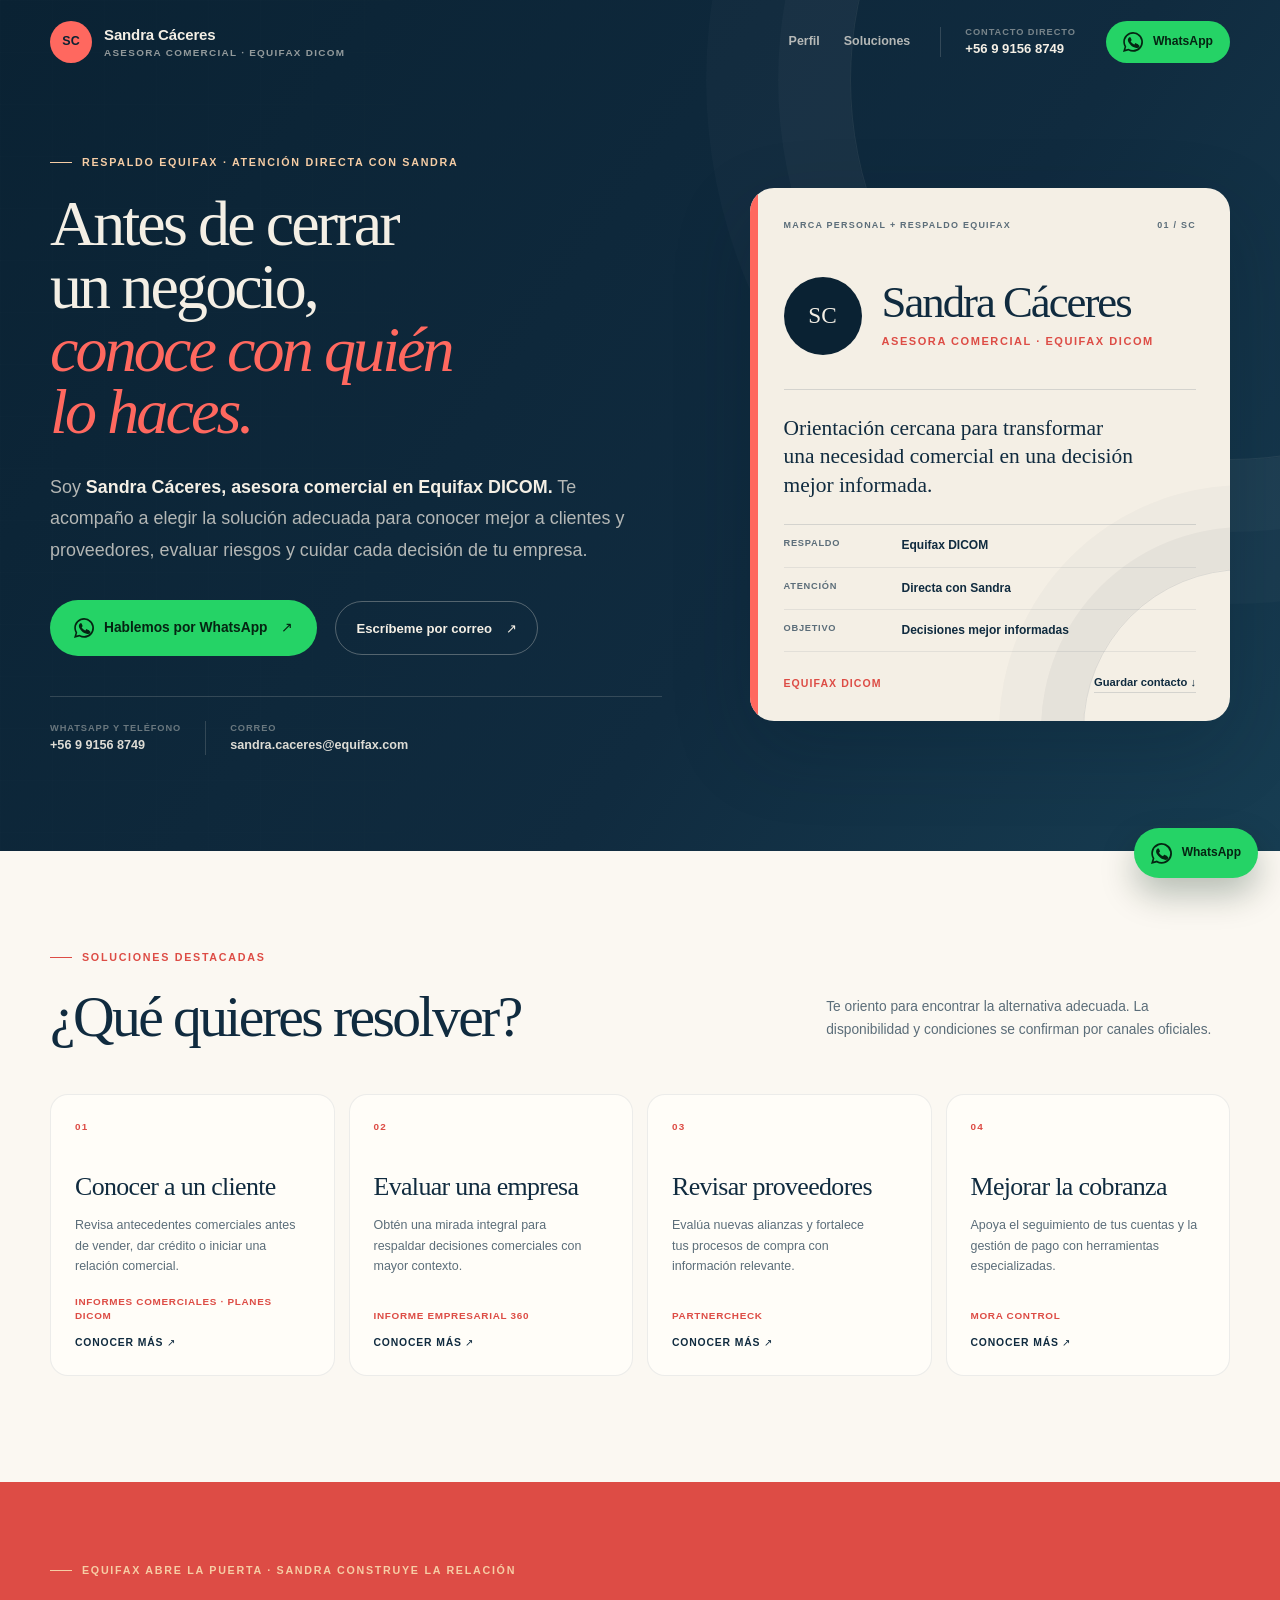
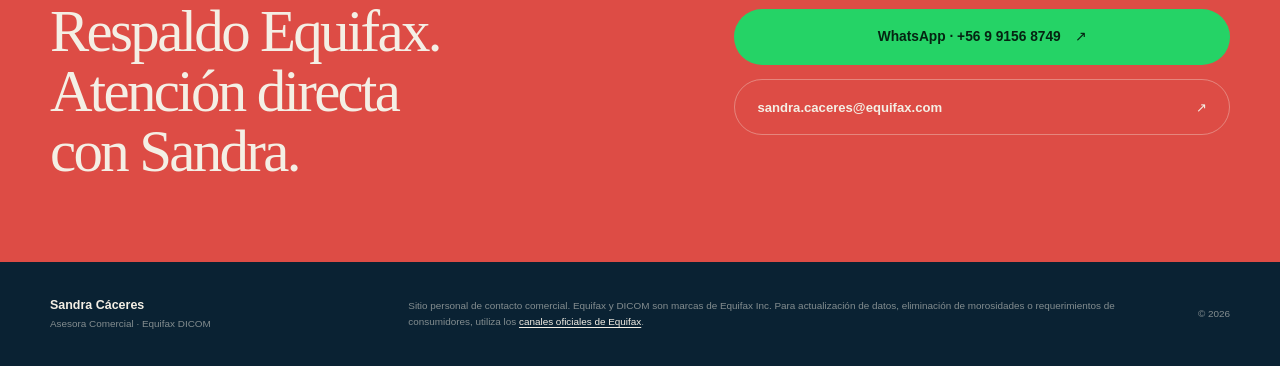
==== commit feae95df: "Strengthen Equifax-backed personal brand" ====
--- a/index.html
+++ b/index.html
@@ -3,19 +3,19 @@
 <head>
   <meta charset="utf-8">
   <meta name="viewport" content="width=device-width, initial-scale=1">
-  <meta name="description" content="Sandra Cáceres, asesora comercial Equifax DICOM. Información comercial, reportes DICOM, evaluación de proveedores y soluciones de cobranza para empresas.">
+  <meta name="description" content="Sandra Cáceres, asesora comercial en Equifax DICOM. Respaldo Equifax y atención directa para elegir soluciones de información comercial, riesgo, proveedores y cobranza.">
   <meta name="theme-color" content="#0a2233">
   <meta name="robots" content="index, follow">
   <link rel="canonical" href="https://sandracaceres.eu/">
   <link rel="icon" href="assets/favicon.svg" type="image/svg+xml">
   <meta property="og:type" content="website">
   <meta property="og:locale" content="es_CL">
-  <meta property="og:title" content="Sandra Cáceres | Asesora Comercial Equifax DICOM">
-  <meta property="og:description" content="Antes de decir sí, decide con información. Conversemos por WhatsApp sobre la solución adecuada para tu empresa.">
+  <meta property="og:title" content="Sandra Cáceres | Respaldo Equifax, atención directa">
+  <meta property="og:description" content="Asesora comercial en Equifax DICOM. Conversemos por WhatsApp sobre la solución adecuada para tu empresa.">
   <meta property="og:url" content="https://sandracaceres.eu/">
   <meta property="og:image" content="https://sandracaceres.eu/assets/og-sandra-caceres.png">
   <meta name="twitter:card" content="summary_large_image">
-  <title>Sandra Cáceres | Asesora Comercial Equifax DICOM</title>
+  <title>Sandra Cáceres | Asesora Comercial en Equifax DICOM</title>
   <link rel="stylesheet" href="styles.css">
   <script src="site.js" defer></script>
   <script type="application/ld+json">
@@ -23,7 +23,11 @@
     "@context": "https://schema.org",
     "@type": "Person",
     "name": "Sandra Cáceres",
-    "jobTitle": "Asesora Comercial",
+    "jobTitle": "Asesora Comercial en Equifax DICOM",
+    "worksFor": {
+      "@type": "Organization",
+      "name": "Equifax"
+    },
     "url": "https://sandracaceres.eu/",
     "telephone": "+56991568749",
     "email": "mailto:sandra.caceres@equifax.com",
@@ -38,7 +42,7 @@
     <div class="container header-inner">
       <a class="brand" href="#inicio" aria-label="Sandra Cáceres, inicio">
         <span class="brand-mark" aria-hidden="true">SC</span>
-        <span><strong>Sandra Cáceres</strong><small>Asesora Comercial</small></span>
+        <span><strong>Sandra Cáceres</strong><small>Asesora Comercial · Equifax DICOM</small></span>
       </a>
 
       <nav class="header-links" aria-label="Navegación principal">
@@ -64,9 +68,9 @@
       <div class="hero-orbit" aria-hidden="true"></div>
       <div class="container hero-layout">
         <div class="hero-copy reveal">
-          <p class="eyebrow"><span></span> Equifax DICOM · Asesoría comercial</p>
-          <h1>Antes de decir sí,<br><em>decide con información.</em></h1>
-          <p class="hero-lead">Soy <strong>Sandra Cáceres</strong>. Te ayudo a identificar soluciones para conocer mejor a clientes y proveedores, evaluar riesgos y cuidar cada decisión de tu empresa.</p>
+          <p class="eyebrow"><span></span> Respaldo Equifax · Atención directa con Sandra</p>
+          <h1>Antes de cerrar un negocio,<br><em>conoce con quién lo haces.</em></h1>
+          <p class="hero-lead">Soy <strong>Sandra Cáceres, asesora comercial en Equifax DICOM.</strong> Te acompaño a elegir la solución adecuada para conocer mejor a clientes y proveedores, evaluar riesgos y cuidar cada decisión de tu empresa.</p>
 
           <div class="hero-actions">
             <a class="whatsapp-button whatsapp-main" href="https://wa.me/56991568749?text=Hola%20Sandra%2C%20vi%20tu%20tarjeta%20digital%20y%20quisiera%20conocer%20las%20soluciones%20Equifax%20DICOM%20para%20mi%20empresa." target="_blank" rel="noopener noreferrer">
@@ -86,16 +90,16 @@
 
         <aside class="profile-card reveal" id="perfil" aria-labelledby="profile-name">
           <div class="profile-accent" aria-hidden="true"></div>
-          <div class="profile-topline"><span>PERFIL PROFESIONAL</span><span>01 / SC</span></div>
+          <div class="profile-topline"><span>MARCA PERSONAL + RESPALDO EQUIFAX</span><span>01 / SC</span></div>
           <div class="profile-identity">
             <span class="profile-monogram" aria-hidden="true">SC</span>
-            <div><h2 id="profile-name">Sandra Cáceres</h2><p>Asesora Comercial</p></div>
+            <div><h2 id="profile-name">Sandra Cáceres</h2><p>Asesora Comercial · Equifax DICOM</p></div>
           </div>
           <p class="profile-statement">Orientación cercana para transformar una necesidad comercial en una decisión mejor informada.</p>
           <dl class="profile-facts">
-            <div><dt>Especialidad</dt><dd>Información comercial y riesgo</dd></div>
-            <div><dt>Ámbito</dt><dd>Soluciones para empresas</dd></div>
-            <div><dt>Enfoque</dt><dd>Atención personalizada</dd></div>
+            <div><dt>Respaldo</dt><dd>Equifax DICOM</dd></div>
+            <div><dt>Atención</dt><dd>Directa con Sandra</dd></div>
+            <div><dt>Objetivo</dt><dd>Decisiones mejor informadas</dd></div>
           </dl>
           <div class="profile-footer">
             <span>Equifax DICOM</span>
@@ -110,7 +114,7 @@
         <div class="products-heading reveal">
           <div>
             <p class="eyebrow dark"><span></span> Soluciones destacadas</p>
-            <h2>¿Qué necesitas evaluar?</h2>
+            <h2>¿Qué quieres resolver?</h2>
           </div>
           <p>Te oriento para encontrar la alternativa adecuada. La disponibilidad y condiciones se confirman por canales oficiales.</p>
         </div>
@@ -118,26 +122,30 @@
         <div class="product-grid">
           <a class="product-card reveal" href="https://soluciones.equifax.cl/empresas/productos/informes-comerciales/" target="_blank" rel="noopener noreferrer">
             <span class="product-number">01</span>
-            <h3>Informes Comerciales</h3>
-            <p>Informe Empresarial 360 e Informe Platinum Interactivo para evaluar empresas y personas.</p>
+            <h3>Conocer a un cliente</h3>
+            <p>Revisa antecedentes comerciales antes de vender, dar crédito o iniciar una relación comercial.</p>
+            <span class="product-name">Informes Comerciales · Planes DICOM</span>
             <small>Conocer más <span aria-hidden="true">↗</span></small>
           </a>
           <a class="product-card reveal" href="https://soluciones.equifax.cl/empresas/productos/reportes-interactivos/" target="_blank" rel="noopener noreferrer">
             <span class="product-number">02</span>
-            <h3>Planes DICOM</h3>
-            <p>Planes Básico, Intermedio y Full con reportes comerciales para potenciales clientes.</p>
+            <h3>Evaluar una empresa</h3>
+            <p>Obtén una mirada integral para respaldar decisiones comerciales con mayor contexto.</p>
+            <span class="product-name">Informe Empresarial 360</span>
             <small>Conocer más <span aria-hidden="true">↗</span></small>
           </a>
           <a class="product-card reveal" href="https://soluciones.equifax.cl/empresas/productos/partner-check/" target="_blank" rel="noopener noreferrer">
             <span class="product-number">03</span>
-            <h3>PartnerCheck</h3>
-            <p>Evaluación de proveedores para respaldar compras y relaciones comerciales.</p>
+            <h3>Revisar proveedores</h3>
+            <p>Evalúa nuevas alianzas y fortalece tus procesos de compra con información relevante.</p>
+            <span class="product-name">PartnerCheck</span>
             <small>Conocer más <span aria-hidden="true">↗</span></small>
           </a>
           <a class="product-card reveal" href="https://soluciones.equifax.cl/empresas/productos/mora-control/" target="_blank" rel="noopener noreferrer">
             <span class="product-number">04</span>
-            <h3>Mora Control</h3>
-            <p>Herramientas Equifax para apoyar el seguimiento y la gestión de cobranza.</p>
+            <h3>Mejorar la cobranza</h3>
+            <p>Apoya el seguimiento de tus cuentas y la gestión de pago con herramientas especializadas.</p>
+            <span class="product-name">Mora Control</span>
             <small>Conocer más <span aria-hidden="true">↗</span></small>
           </a>
         </div>
@@ -147,8 +155,8 @@
     <section class="contact-band" id="contacto">
       <div class="container contact-layout reveal">
         <div>
-          <p class="eyebrow"><span></span> Contacto directo</p>
-          <h2>Cuéntame qué decisión<br>necesitas respaldar.</h2>
+          <p class="eyebrow"><span></span> Equifax abre la puerta · Sandra construye la relación</p>
+          <h2>Respaldo Equifax.<br>Atención directa con Sandra.</h2>
         </div>
         <div class="contact-actions">
           <a class="whatsapp-button whatsapp-main" href="https://wa.me/56991568749?text=Hola%20Sandra%2C%20vi%20tu%20tarjeta%20digital%20y%20quisiera%20conocer%20las%20soluciones%20Equifax%20DICOM%20para%20mi%20empresa." target="_blank" rel="noopener noreferrer">WhatsApp · +56 9 9156 8749 <span aria-hidden="true">↗</span></a>
--- a/styles.css
+++ b/styles.css
@@ -62,7 +62,7 @@
 .eyebrow.dark { color: var(--coral-dark); }
 h1, h2, h3, p { text-wrap: pretty; }
 h1, h2 { margin: 0; font-family: Georgia, "Times New Roman", serif; font-weight: 400; letter-spacing: -.045em; }
-h1 { max-width: 730px; font-size: clamp(3.9rem, 5.6vw, 6rem); line-height: .98; }
+h1 { max-width: 790px; font-size: clamp(3.7rem, 5vw, 5.5rem); line-height: .98; }
 h1 em { color: var(--coral); font-weight: 400; }
 .hero-lead { max-width: 650px; margin: 28px 0 0; color: rgba(244,239,229,.72); font-size: clamp(1rem, 1.4vw, 1.16rem); line-height: 1.75; }
 .hero-lead strong { color: var(--paper); }
@@ -102,9 +102,10 @@
 .product-card { min-height: 280px; padding: 24px; display: flex; flex-direction: column; background: var(--white); border: 1px solid rgba(16,43,63,.08); border-radius: 18px; transition: transform .25s ease, box-shadow .25s ease, border-color .25s ease; }
 .product-card:hover { transform: translateY(-6px); border-color: rgba(221,76,69,.28); box-shadow: 0 18px 44px rgba(16,43,63,.1); }
 .product-number { color: var(--coral-dark); font-size: .62rem; font-weight: 900; letter-spacing: .12em; }
-.product-card h3 { margin: 46px 0 0; font-family: Georgia, "Times New Roman", serif; font-size: 1.62rem; font-weight: 400; letter-spacing: -.025em; line-height: 1.1; }
+.product-card h3 { margin: 38px 0 0; font-family: Georgia, "Times New Roman", serif; font-size: 1.62rem; font-weight: 400; letter-spacing: -.025em; line-height: 1.1; }
 .product-card p { margin: 14px 0 0; color: var(--muted); font-size: .78rem; line-height: 1.65; }
-.product-card small { margin-top: auto; padding-top: 20px; color: var(--ink); font-size: .65rem; font-weight: 850; text-transform: uppercase; letter-spacing: .08em; }
+.product-name { margin-top: auto; padding-top: 18px; color: var(--coral-dark); font-size: .62rem; font-weight: 900; line-height: 1.4; letter-spacing: .07em; text-transform: uppercase; }
+.product-card small { margin-top: 12px; color: var(--ink); font-size: .65rem; font-weight: 850; text-transform: uppercase; letter-spacing: .08em; }
 
 .contact-band { padding: 80px 0; color: var(--paper); background: var(--coral-dark); }
 .contact-layout { display: grid; grid-template-columns: 1fr .82fr; align-items: center; gap: 80px; }
